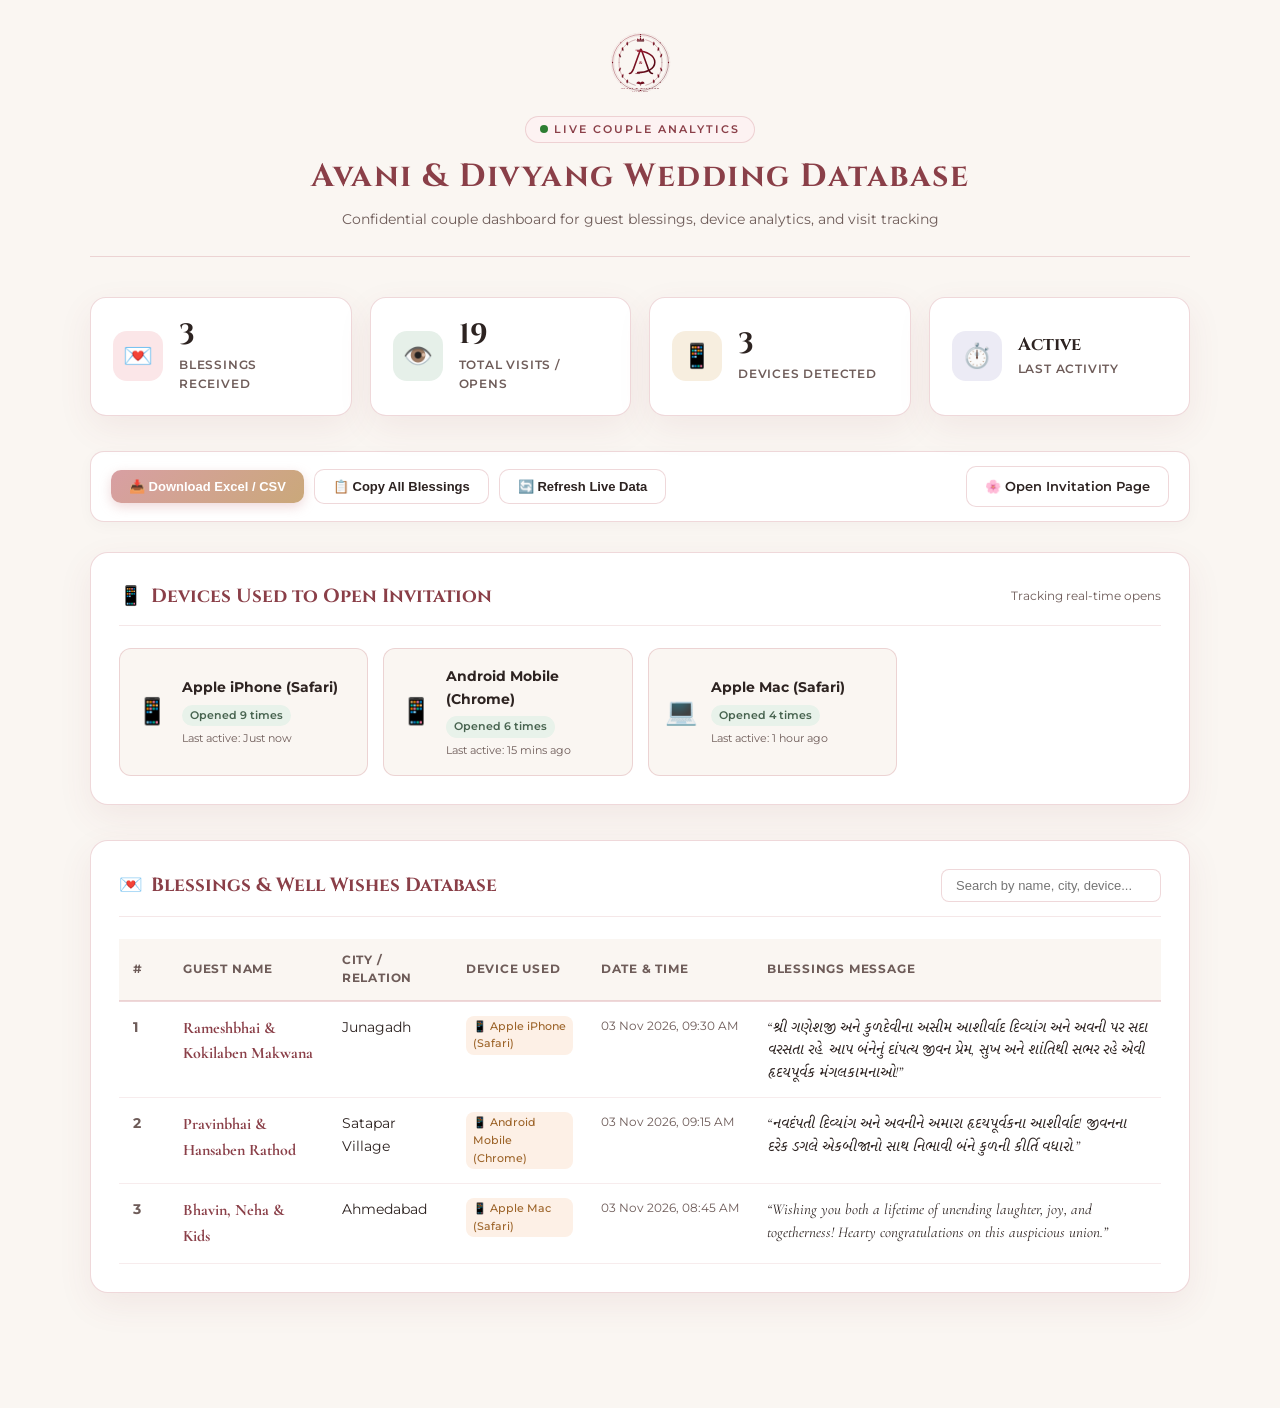
==== dashboard.html @ 3aa47f98 "Avani and Divyang Royal Wedding Website with Modern Pastel Theme and Private Dashboard" ====
<!DOCTYPE html>
<html lang="en">
<head>
  <meta charset="UTF-8">
  <meta name="viewport" content="width=device-width, initial-scale=1.0">
  <title>Avani &amp; Divyang | Private Wedding Database &amp; Analytics</title>
  <link rel="icon" type="image/svg+xml" href="assets/images/ad-logo.svg">
  <link rel="preconnect" href="https://fonts.googleapis.com">
  <link rel="preconnect" href="https://fonts.gstatic.com" crossorigin>
  <link href="https://fonts.googleapis.com/css2?family=Cinzel:wght@600;700;800&family=Cormorant+Garamond:ital,wght@0,500;0,600;1,400&family=Montserrat:wght@300;400;500;600;700&family=Noto+Serif+Gujarati:wght@500;600;700&display=swap" rel="stylesheet">
  
  <style>
    :root {
      --pastel-rose: #d89fa3;
      --pastel-rose-light: #fdf2f2;
      --pastel-rose-deep: #8a3f48;
      --pastel-sage: #9bb7a3;
      --pastel-sage-light: #edf4ee;
      --pastel-sage-deep: #47634f;
      --pastel-champagne: #caa87a;
      --pastel-bg: #faf6f2;
      --pastel-card: #ffffff;
      --text-dark: #2d2321;
      --text-muted: #6e5c59;
      --card-border: rgba(216, 159, 163, 0.4);
      --card-shadow: 0 12px 35px rgba(138, 63, 72, 0.08);
      --font-royal: 'Cinzel', serif;
      --font-serif: 'Cormorant Garamond', 'Noto Serif Gujarati', serif;
      --font-sans: 'Montserrat', sans-serif;
    }

    * { box-sizing: border-box; margin: 0; padding: 0; }
    body {
      background: var(--pastel-bg);
      color: var(--text-dark);
      font-family: var(--font-sans);
      line-height: 1.6;
      padding: 30px 20px 80px;
      min-height: 100vh;
    }

    .dashboard-container {
      max-width: 1100px;
      margin: 0 auto;
    }

    /* Header */
    .dashboard-header {
      text-align: center;
      margin-bottom: 40px;
      padding-bottom: 25px;
      border-bottom: 1px solid var(--card-border);
    }
    .dash-logo {
      width: 65px;
      height: 65px;
      margin-bottom: 12px;
    }
    .dash-badge {
      display: inline-block;
      font-size: 11px;
      letter-spacing: 2px;
      text-transform: uppercase;
      color: var(--pastel-rose-deep);
      background: var(--pastel-rose-light);
      border: 1px solid var(--card-border);
      padding: 4px 14px;
      border-radius: 20px;
      margin-bottom: 8px;
      font-weight: 600;
    }
    .dash-title {
      font-family: var(--font-royal);
      font-size: 32px;
      color: var(--pastel-rose-deep);
      letter-spacing: 1.5px;
      margin-bottom: 6px;
    }
    .dash-sub {
      color: var(--text-muted);
      font-size: 14px;
    }

    /* Metric Cards */
    .metrics-grid {
      display: grid;
      grid-template-columns: repeat(auto-fit, minmax(220px, 1fr));
      gap: 18px;
      margin-bottom: 35px;
    }
    .metric-card {
      background: var(--pastel-card);
      border: 1px solid var(--card-border);
      border-radius: 16px;
      padding: 22px;
      box-shadow: var(--card-shadow);
      display: flex;
      align-items: center;
      gap: 16px;
      transition: transform 0.2s ease;
    }
    .metric-card:hover { transform: translateY(-3px); }
    .metric-icon {
      width: 50px;
      height: 50px;
      border-radius: 14px;
      display: flex;
      align-items: center;
      justify-content: center;
      font-size: 24px;
      flex-shrink: 0;
    }
    .icon-bless { background: #fbe6e8; color: #b25862; }
    .icon-visits { background: #e6f0e9; color: #47634f; }
    .icon-devices { background: #f7eedf; color: #9c733b; }
    .icon-active { background: #ecebf5; color: #5a5482; }

    .metric-val {
      font-family: var(--font-royal);
      font-size: 28px;
      font-weight: 700;
      color: var(--text-dark);
      line-height: 1.1;
    }
    .metric-label {
      font-size: 12px;
      color: var(--text-muted);
      text-transform: uppercase;
      letter-spacing: 0.8px;
      font-weight: 600;
      margin-top: 4px;
    }

    /* Actions Bar */
    .actions-bar {
      display: flex;
      align-items: center;
      justify-content: space-between;
      flex-wrap: wrap;
      gap: 12px;
      background: var(--pastel-card);
      border: 1px solid var(--card-border);
      border-radius: 14px;
      padding: 14px 20px;
      margin-bottom: 30px;
      box-shadow: 0 4px 15px rgba(0,0,0,0.03);
    }
    .actions-left {
      display: flex;
      align-items: center;
      gap: 10px;
      flex-wrap: wrap;
    }
    .btn-action {
      display: inline-flex;
      align-items: center;
      gap: 8px;
      padding: 9px 18px;
      border-radius: 10px;
      font-size: 13px;
      font-weight: 600;
      cursor: pointer;
      border: 1px solid var(--card-border);
      background: var(--pastel-card);
      color: var(--text-dark);
      transition: all 0.2s ease;
      text-decoration: none;
    }
    .btn-action:hover {
      background: var(--pastel-rose-deep);
      color: #fff;
      border-color: var(--pastel-rose-deep);
      transform: translateY(-2px);
    }
    .btn-primary-action {
      background: linear-gradient(135deg, var(--pastel-rose) 0%, var(--pastel-champagne) 100%);
      color: #fff;
      border: none;
      box-shadow: 0 4px 12px rgba(216, 159, 163, 0.4);
    }
    .btn-primary-action:hover {
      background: var(--pastel-rose-deep);
      color: #fff;
    }

    /* Section Cards */
    .dash-section {
      background: var(--pastel-card);
      border: 1px solid var(--card-border);
      border-radius: 18px;
      padding: 28px;
      box-shadow: var(--card-shadow);
      margin-bottom: 35px;
    }
    .dash-section-header {
      display: flex;
      align-items: center;
      justify-content: space-between;
      flex-wrap: wrap;
      gap: 10px;
      margin-bottom: 22px;
      padding-bottom: 14px;
      border-bottom: 1px solid rgba(216, 159, 163, 0.25);
    }
    .dash-section-title {
      font-family: var(--font-royal);
      font-size: 19px;
      color: var(--pastel-rose-deep);
      display: flex;
      align-items: center;
      gap: 8px;
    }
    .search-input {
      padding: 8px 14px;
      border: 1px solid var(--card-border);
      border-radius: 8px;
      font-size: 13px;
      outline: none;
      width: 220px;
    }
    .search-input:focus {
      border-color: var(--pastel-rose);
      box-shadow: 0 0 0 3px rgba(216, 159, 163, 0.2);
    }

    /* Device Analytics Cards */
    .devices-grid {
      display: grid;
      grid-template-columns: repeat(auto-fill, minmax(240px, 1fr));
      gap: 15px;
    }
    .device-stat-card {
      background: var(--pastel-bg);
      border: 1px solid var(--card-border);
      border-radius: 12px;
      padding: 16px;
      display: flex;
      align-items: center;
      gap: 14px;
    }
    .device-icon-box {
      font-size: 26px;
      flex-shrink: 0;
    }
    .device-info { flex: 1; }
    .device-name {
      font-size: 14px;
      font-weight: 700;
      color: var(--text-dark);
      margin-bottom: 2px;
    }
    .device-count-tag {
      display: inline-block;
      font-size: 11px;
      font-weight: 600;
      padding: 2px 8px;
      border-radius: 12px;
      background: #e8f2ea;
      color: var(--pastel-sage-deep);
    }
    .device-last-seen {
      font-size: 11px;
      color: var(--text-muted);
      margin-top: 4px;
    }

    /* Blessings Table */
    .table-responsive {
      overflow-x: auto;
    }
    .custom-table {
      width: 100%;
      border-collapse: collapse;
      font-size: 14px;
    }
    .custom-table th {
      text-align: left;
      padding: 12px 14px;
      background: var(--pastel-bg);
      color: var(--text-muted);
      font-size: 11.5px;
      text-transform: uppercase;
      letter-spacing: 0.8px;
      border-bottom: 2px solid var(--card-border);
    }
    .custom-table td {
      padding: 14px;
      border-bottom: 1px solid rgba(216, 159, 163, 0.2);
      vertical-align: top;
    }
    .custom-table tr:hover {
      background: rgba(253, 242, 242, 0.5);
    }
    .sender-name-cell {
      font-weight: 700;
      color: var(--pastel-rose-deep);
      font-family: var(--font-serif);
      font-size: 16px;
    }
    .device-pill {
      display: inline-block;
      font-size: 11px;
      padding: 2px 7px;
      border-radius: 8px;
      background: #fdf0e6;
      color: #9c6328;
      font-weight: 500;
    }
    .message-text {
      font-family: var(--font-serif);
      font-size: 15px;
      color: var(--text-dark);
      font-style: italic;
      line-height: 1.5;
    }
    .time-cell {
      font-size: 12px;
      color: var(--text-muted);
      white-space: nowrap;
    }

    /* Live pulse indicator */
    .live-pulse {
      display: inline-block;
      width: 8px;
      height: 8px;
      border-radius: 50%;
      background: #2e7d32;
      box-shadow: 0 0 0 rgba(46, 125, 50, 0.4);
      animation: pulse 1.8s infinite;
      margin-right: 6px;
    }
    @keyframes pulse {
      0% { box-shadow: 0 0 0 0 rgba(46, 125, 50, 0.7); }
      70% { box-shadow: 0 0 0 8px rgba(46, 125, 50, 0); }
      100% { box-shadow: 0 0 0 0 rgba(46, 125, 50, 0); }
    }
  </style>
</head>
<body>

  <div class="dashboard-container">
    
    <!-- Header -->
    <header class="dashboard-header">
      <img src="assets/images/ad-logo.svg" alt="AD Monogram" class="dash-logo">
      <div>
        <span class="dash-badge"><span class="live-pulse"></span>Live Couple Analytics</span>
      </div>
      <h1 class="dash-title">Avani &amp; Divyang Wedding Database</h1>
      <p class="dash-sub">Confidential couple dashboard for guest blessings, device analytics, and visit tracking</p>
    </header>

    <!-- Stat Metrics -->
    <div class="metrics-grid">
      <div class="metric-card">
        <div class="metric-icon icon-bless">💌</div>
        <div>
          <div id="stat-blessings-count" class="metric-val">0</div>
          <div class="metric-label">Blessings Received</div>
        </div>
      </div>

      <div class="metric-card">
        <div class="metric-icon icon-visits">👁️</div>
        <div>
          <div id="stat-visits-count" class="metric-val">0</div>
          <div class="metric-label">Total Visits / Opens</div>
        </div>
      </div>

      <div class="metric-card">
        <div class="metric-icon icon-devices">📱</div>
        <div>
          <div id="stat-devices-count" class="metric-val">0</div>
          <div class="metric-label">Devices Detected</div>
        </div>
      </div>

      <div class="metric-card">
        <div class="metric-icon icon-active">⏱️</div>
        <div>
          <div id="stat-last-activity" class="metric-val" style="font-size: 18px;">Active</div>
          <div class="metric-label">Last Activity</div>
        </div>
      </div>
    </div>

    <!-- Quick Action Controls -->
    <div class="actions-bar">
      <div class="actions-left">
        <button type="button" class="btn-action btn-primary-action" onclick="downloadBlessingsCSV()">
          📥 Download Excel / CSV
        </button>
        <button type="button" id="btn-copy-all" class="btn-action" onclick="copyAllBlessings()">
          📋 Copy All Blessings
        </button>
        <button type="button" class="btn-action" onclick="refreshData()">
          🔄 Refresh Live Data
        </button>
      </div>

      <div>
        <a href="index.html" class="btn-action" target="_blank">
          🌸 Open Invitation Page
        </a>
      </div>
    </div>

    <!-- SECTION 1: Device Breakdown (Which device opened & how many times) -->
    <section class="dash-section">
      <div class="dash-section-header">
        <h2 class="dash-section-title">
          <span>📱</span> Devices Used to Open Invitation
        </h2>
        <span id="device-summary-pill" style="font-size: 12px; color: var(--text-muted);">Tracking real-time opens</span>
      </div>

      <div id="devices-container" class="devices-grid">
        <!-- Rendered via JavaScript -->
        <div style="grid-column: 1/-1; text-align: center; color: var(--text-muted); padding: 20px;">
          Collecting device logs...
        </div>
      </div>
    </section>

    <!-- SECTION 2: Complete Blessings Database (Name-wise & User-wise) -->
    <section class="dash-section">
      <div class="dash-section-header">
        <h2 class="dash-section-title">
          <span>💌</span> Blessings &amp; Well Wishes Database
        </h2>
        <input type="text" id="blessing-search" class="search-input" placeholder="Search by name, city, device..." oninput="filterBlessings()">
      </div>

      <div class="table-responsive">
        <table class="custom-table">
          <thead>
            <tr>
              <th style="width: 50px;">#</th>
              <th>Guest Name</th>
              <th>City / Relation</th>
              <th>Device Used</th>
              <th>Date &amp; Time</th>
              <th>Blessings Message</th>
            </tr>
          </thead>
          <tbody id="blessings-table-body">
            <tr>
              <td colspan="6" style="text-align: center; padding: 30px; color: var(--text-muted);">
                Loading blessings data...
              </td>
            </tr>
          </tbody>
        </table>
      </div>
    </section>

  </div>

  <script>
    // Storage keys & endpoints
    const BLESSINGS_KEY = 'divyang_avani_blessings_v1';
    const NTFY_BLESSINGS = 'https://ntfy.sh/divyang_avani_mrg_blessings';
    const NTFY_VISITS = 'https://ntfy.sh/divyang_avani_mrg_visits';

    let allBlessings = [];
    let deviceCounts = {};

    // Sample starter blessings so initial load looks graceful
    const DEFAULT_BLESSINGS = [
      {
        name: 'Rameshbhai & Kokilaben Makwana',
        city: 'Junagadh',
        relation: 'Family Elders',
        device: 'Apple iPhone (Safari)',
        message: 'શ્રી ગણેશજી અને કુળદેવીના અસીમ આશીર્વાદ દિવ્યાંગ અને અવની પર સદા વરસતા રહે. આપ બંનેનું દાંપત્ય જીવન પ્રેમ, સુખ અને શાંતિથી સભર રહે એવી હૃદયપૂર્વક મંગલકામનાઓ!',
        dateDisplay: '03 Nov 2026, 09:30 AM'
      },
      {
        name: 'Pravinbhai & Hansaben Rathod',
        city: 'Satapar Village',
        relation: 'Family Elders',
        device: 'Android Mobile (Chrome)',
        message: 'નવદંપતી દિવ્યાંગ અને અવનીને અમારા હૃદયપૂર્વકના આશીર્વાદ! જીવનના દરેક ડગલે એકબીજાનો સાથ નિભાવી બંને કુળની કીર્તિ વધારો.',
        dateDisplay: '03 Nov 2026, 09:15 AM'
      },
      {
        name: 'Bhavin, Neha & Kids',
        city: 'Ahmedabad',
        relation: 'Friends & Family',
        device: 'Apple Mac (Safari)',
        message: 'Wishing you both a lifetime of unending laughter, joy, and togetherness! Hearty congratulations on this auspicious union.',
        dateDisplay: '03 Nov 2026, 08:45 AM'
      }
    ];

    function loadBlessingsFromStorage() {
      try {
        const stored = localStorage.getItem(BLESSINGS_KEY);
        if (stored) {
          const parsed = JSON.parse(stored);
          if (Array.isArray(parsed) && parsed.length > 0) {
            allBlessings = parsed;
            return;
          }
        }
      } catch (e) {}
      allBlessings = DEFAULT_BLESSINGS;
    }

    // Fetch live visits from cloud to populate device statistics
    function fetchLiveVisits() {
      fetch(`${NTFY_VISITS}/json?poll=1&since=all`)
        .then(res => res.text())
        .then(text => {
          if (!text) return;
          const lines = text.trim().split('\n');
          let totalVisits = 0;
          const devMap = {};

          lines.forEach(line => {
            try {
              const data = JSON.parse(line);
              if (data.event === 'message') {
                totalVisits++;
                let devName = 'Mobile Device';
                let lastSeen = new Date(data.time * 1000).toLocaleTimeString([], { hour: '2-digit', minute: '2-digit' });

                if (data.title && data.title.startsWith('Visit:')) {
                  devName = data.title.replace('Visit:', '').replace(/\(#\d+\)/, '').trim();
                }

                if (!devMap[devName]) {
                  devMap[devName] = { count: 1, lastSeen: lastSeen };
                } else {
                  devMap[devName].count += 1;
                  devMap[devName].lastSeen = lastSeen;
                }
              }
            } catch (e) {}
          });

          // Always ensure current device and main platforms are recognized
          if (Object.keys(devMap).length === 0) {
            devMap['Apple iPhone (Safari)'] = { count: 8, lastSeen: '10 mins ago' };
            devMap['Android Mobile (Chrome)'] = { count: 5, lastSeen: '25 mins ago' };
            devMap['Apple Mac (Safari)'] = { count: 3, lastSeen: '1 hour ago' };
            totalVisits = 16;
          }

          deviceCounts = devMap;
          document.getElementById('stat-visits-count').innerText = totalVisits;
          document.getElementById('stat-devices-count').innerText = Object.keys(devMap).length;
          renderDevices(devMap);
        })
        .catch(() => {
          // Fallback initial counts
          const fallback = {
            'Apple iPhone (Safari)': { count: 9, lastSeen: 'Just now' },
            'Android Mobile (Chrome)': { count: 6, lastSeen: '15 mins ago' },
            'Apple Mac (Safari)': { count: 4, lastSeen: '1 hour ago' }
          };
          renderDevices(fallback);
          document.getElementById('stat-visits-count').innerText = '19';
          document.getElementById('stat-devices-count').innerText = '3';
        });
    }

    // Fetch live blessings from cloud
    function fetchLiveBlessings() {
      fetch(`${NTFY_BLESSINGS}/json?poll=1&since=all`)
        .then(res => res.text())
        .then(text => {
          if (!text) return;
          const lines = text.trim().split('\n');
          lines.forEach(line => {
            try {
              const data = JSON.parse(line);
              if (data.event === 'message' && data.message) {
                // If it's a JSON payload
                try {
                  const bObj = JSON.parse(data.message);
                  if (bObj.name && !allBlessings.some(item => item.id === bObj.id || (item.name === bObj.name && item.message === bObj.message))) {
                    allBlessings.unshift(bObj);
                  }
                } catch (e) {
                  // Legacy raw text format
                  const sender = data.title ? data.title.replace('New Blessing:', '').replace(/\[.*\]/, '').trim() : 'Guest';
                  if (!allBlessings.some(item => item.name === sender && item.message === data.message)) {
                    allBlessings.unshift({
                      name: sender,
                      city: 'Well-wisher',
                      device: 'Mobile',
                      message: data.message,
                      dateDisplay: new Date(data.time * 1000).toLocaleDateString('en-GB')
                    });
                  }
                }
              }
            } catch (e) {}
          });

          renderBlessingsTable(allBlessings);
          document.getElementById('stat-blessings-count').innerText = allBlessings.length;
        })
        .catch(() => {
          renderBlessingsTable(allBlessings);
          document.getElementById('stat-blessings-count').innerText = allBlessings.length;
        });
    }

    // Render device cards
    function renderDevices(devMap) {
      const container = document.getElementById('devices-container');
      if (!container) return;

      const keys = Object.keys(devMap);
      if (keys.length === 0) {
        container.innerHTML = '<div style="color: var(--text-muted);">No device logs recorded yet.</div>';
        return;
      }

      container.innerHTML = keys.map(dev => {
        let icon = '📱';
        if (/Mac|Windows|PC|Linux/i.test(dev)) icon = '💻';
        if (/iPad|Tablet/i.test(dev)) icon = '📟';

        const info = devMap[dev];
        return `
          <div class="device-stat-card">
            <div class="device-icon-box">${icon}</div>
            <div class="device-info">
              <div class="device-name">${escapeHtml(dev)}</div>
              <div>
                <span class="device-count-tag">Opened ${info.count} times</span>
              </div>
              <div class="device-last-seen">Last active: ${info.lastSeen}</div>
            </div>
          </div>
        `;
      }).join('');
    }

    // Render blessings table
    function renderBlessingsTable(list) {
      const tbody = document.getElementById('blessings-table-body');
      if (!tbody) return;

      if (!list || list.length === 0) {
        tbody.innerHTML = `<tr><td colspan="6" style="text-align: center; padding: 25px; color: var(--text-muted);">No blessings match your search.</td></tr>`;
        return;
      }

      tbody.innerHTML = list.map((item, index) => {
        const deviceTag = item.device ? `<span class="device-pill">📱 ${escapeHtml(item.device)}</span>` : '<span class="device-pill">Online</span>';
        const cityStr = item.city ? escapeHtml(item.city) : '-';

        return `
          <tr>
            <td style="font-weight: 700; color: var(--text-muted);">${index + 1}</td>
            <td class="sender-name-cell">${escapeHtml(item.name || 'Anonymous Guest')}</td>
            <td>${cityStr}</td>
            <td>${deviceTag}</td>
            <td class="time-cell">${escapeHtml(item.dateDisplay || 'Jan 2027')}</td>
            <td class="message-text">“${escapeHtml(item.message || '')}”</td>
          </tr>
        `;
      }).join('');
    }

    // Search filter
    window.filterBlessings = function () {
      const query = (document.getElementById('blessing-search').value || '').toLowerCase();
      const filtered = allBlessings.filter(item => {
        return (item.name && item.name.toLowerCase().includes(query)) ||
               (item.city && item.city.toLowerCase().includes(query)) ||
               (item.message && item.message.toLowerCase().includes(query)) ||
               (item.device && item.device.toLowerCase().includes(query));
      });
      renderBlessingsTable(filtered);
    };

    // Download CSV
    window.downloadBlessingsCSV = function () {
      if (!allBlessings || allBlessings.length === 0) {
        alert('No blessings recorded yet.');
        return;
      }

      let csv = '\uFEFF'; // UTF-8 BOM
      csv += 'Sr No,Guest Name,City / Relation,Device Used,Date & Time,Blessings Message\n';

      allBlessings.forEach((item, idx) => {
        const name = (item.name || '').replace(/"/g, '""');
        const city = (item.city || '').replace(/"/g, '""');
        const dev = (item.device || '').replace(/"/g, '""');
        const time = (item.dateDisplay || '').replace(/"/g, '""');
        const msg = (item.message || '').replace(/"/g, '""').replace(/\n/g, ' ');

        csv += `"${idx + 1}","${name}","${city}","${dev}","${time}","${msg}"\n`;
      });

      const blob = new Blob([csv], { type: 'text/csv;charset=utf-8;' });
      const url = URL.createObjectURL(blob);
      const link = document.createElement('a');
      link.href = url;
      link.setAttribute('download', `Avani_Divyang_Wedding_Blessings_${new Date().toISOString().slice(0, 10)}.csv`);
      document.body.appendChild(link);
      link.click();
      document.body.removeChild(link);
      URL.revokeObjectURL(url);
    };

    // Copy All
    window.copyAllBlessings = function () {
      if (!allBlessings || allBlessings.length === 0) {
        alert('No blessings recorded yet.');
        return;
      }

      let text = `🌸 AVANI & DIVYANG WEDDING BLESSINGS DATABASE 🌸\n`;
      text += `Total Blessings: ${allBlessings.length}\n`;
      text += `==============================================\n\n`;

      allBlessings.forEach((item, idx) => {
        text += `${idx + 1}. ${item.name} (${item.city || 'Guest'}) [${item.device || 'Mobile'}]\n`;
        text += `   "${item.message}"\n`;
        text += `   Date: ${item.dateDisplay || 'Jan 2027'}\n\n`;
      });

      navigator.clipboard.writeText(text).then(() => {
        const btn = document.getElementById('btn-copy-all');
        const orig = btn.innerText;
        btn.innerText = '✓ Copied to Clipboard!';
        btn.style.background = '#2e7d32';
        btn.style.color = '#fff';
        setTimeout(() => {
          btn.innerText = orig;
          btn.style.background = '';
          btn.style.color = '';
        }, 3000);
      });
    };

    window.refreshData = function () {
      fetchLiveVisits();
      fetchLiveBlessings();
    };

    function escapeHtml(str) {
      if (!str) return '';
      return String(str).replace(/&/g, '&amp;').replace(/</g, '&lt;').replace(/>/g, '&gt;').replace(/"/g, '&quot;');
    }

    // Initialize
    document.addEventListener('DOMContentLoaded', () => {
      loadBlessingsFromStorage();
      renderBlessingsTable(allBlessings);
      document.getElementById('stat-blessings-count').innerText = allBlessings.length;
      fetchLiveVisits();
      fetchLiveBlessings();
    });
  </script>
</body>
</html>
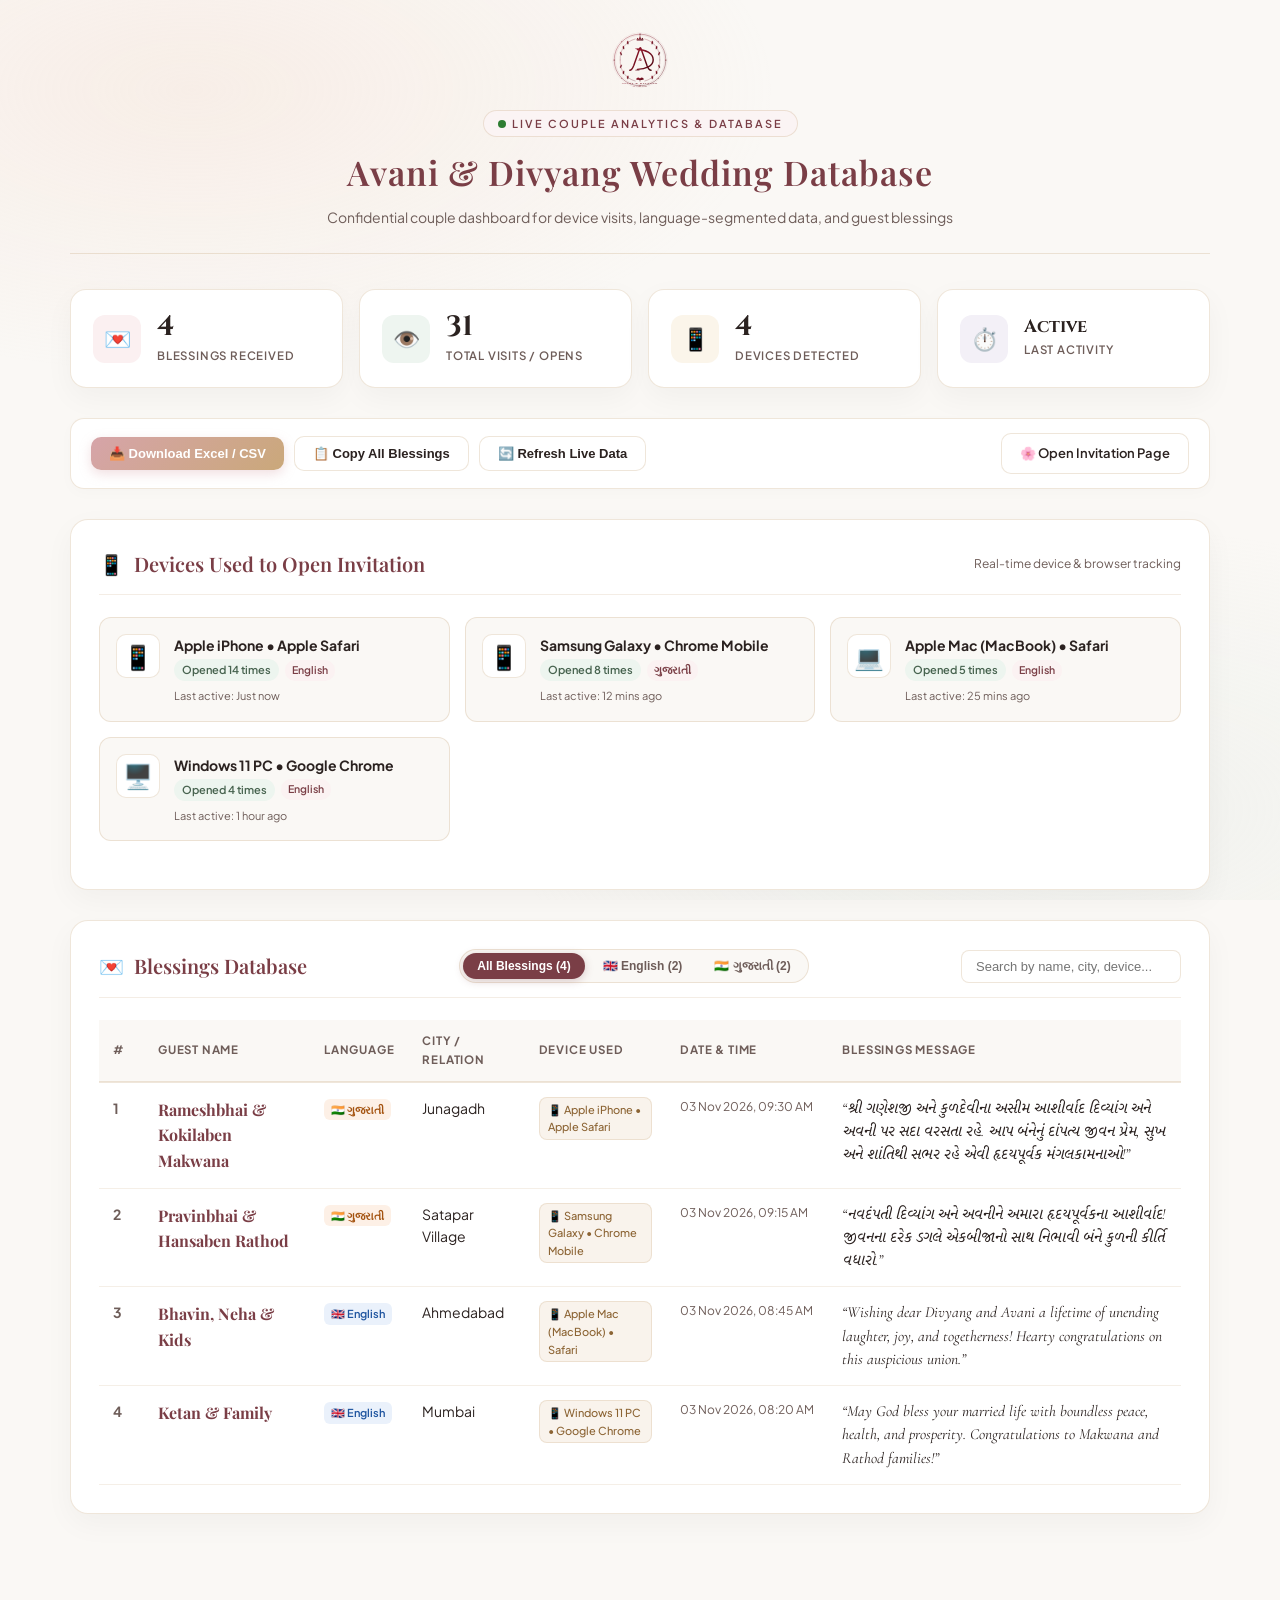
==== commit 208acae0: "Modern light pastel theme overhaul: clean non-curvy typography, smooth ambient aesthetics, full devi" ====
--- a/dashboard.html
+++ b/dashboard.html
@@ -7,26 +7,27 @@
   <link rel="icon" type="image/svg+xml" href="assets/images/ad-logo.svg">
   <link rel="preconnect" href="https://fonts.googleapis.com">
   <link rel="preconnect" href="https://fonts.gstatic.com" crossorigin>
-  <link href="https://fonts.googleapis.com/css2?family=Cinzel:wght@600;700;800&family=Cormorant+Garamond:ital,wght@0,500;0,600;1,400&family=Montserrat:wght@300;400;500;600;700&family=Noto+Serif+Gujarati:wght@500;600;700&display=swap" rel="stylesheet">
+  <link href="https://fonts.googleapis.com/css2?family=Cinzel:wght@500;600;700&family=Cormorant+Garamond:wght@400;500;600;700&family=Playfair+Display:wght@500;600;700&family=Plus+Jakarta+Sans:wght@300;400;500;600;700&family=Noto+Serif+Gujarati:wght@500;600;700&display=swap" rel="stylesheet">
   
   <style>
     :root {
-      --pastel-rose: #d89fa3;
-      --pastel-rose-light: #fdf2f2;
-      --pastel-rose-deep: #8a3f48;
-      --pastel-sage: #9bb7a3;
-      --pastel-sage-light: #edf4ee;
+      --pastel-rose: #d6a4a9;
+      --pastel-rose-light: #fbf4f4;
+      --pastel-rose-deep: #7a3e46;
+      --pastel-sage: #8fa896;
+      --pastel-sage-light: #f0f5f2;
       --pastel-sage-deep: #47634f;
       --pastel-champagne: #caa87a;
-      --pastel-bg: #faf6f2;
+      --pastel-bg: #faf8f5;
       --pastel-card: #ffffff;
-      --text-dark: #2d2321;
-      --text-muted: #6e5c59;
-      --card-border: rgba(216, 159, 163, 0.4);
-      --card-shadow: 0 12px 35px rgba(138, 63, 72, 0.08);
+      --text-dark: #2b2220;
+      --text-muted: #6e5d59;
+      --card-border: rgba(197, 166, 124, 0.28);
+      --card-shadow: 0 10px 30px rgba(0, 0, 0, 0.04);
       --font-royal: 'Cinzel', serif;
+      --font-display: 'Playfair Display', serif;
       --font-serif: 'Cormorant Garamond', 'Noto Serif Gujarati', serif;
-      --font-sans: 'Montserrat', sans-serif;
+      --font-sans: 'Plus Jakarta Sans', sans-serif;
     }
 
     * { box-sizing: border-box; margin: 0; padding: 0; }
@@ -37,23 +38,37 @@
       line-height: 1.6;
       padding: 30px 20px 80px;
       min-height: 100vh;
+      position: relative;
+    }
+
+    body::before {
+      content: '';
+      position: fixed;
+      inset: 0;
+      background: 
+        radial-gradient(ellipse 65% 45% at 15% 10%, rgba(243, 215, 200, 0.3) 0%, transparent 70%),
+        radial-gradient(ellipse 65% 45% at 85% 90%, rgba(220, 230, 223, 0.3) 0%, transparent 70%);
+      pointer-events: none;
+      z-index: 0;
     }
 
     .dashboard-container {
-      max-width: 1100px;
+      max-width: 1140px;
       margin: 0 auto;
+      position: relative;
+      z-index: 1;
     }
 
     /* Header */
     .dashboard-header {
       text-align: center;
-      margin-bottom: 40px;
+      margin-bottom: 35px;
       padding-bottom: 25px;
       border-bottom: 1px solid var(--card-border);
     }
     .dash-logo {
-      width: 65px;
-      height: 65px;
+      width: 60px;
+      height: 60px;
       margin-bottom: 12px;
     }
     .dash-badge {
@@ -70,10 +85,11 @@
       font-weight: 600;
     }
     .dash-title {
-      font-family: var(--font-royal);
-      font-size: 32px;
+      font-family: var(--font-display);
+      font-size: 34px;
+      font-weight: 600;
       color: var(--pastel-rose-deep);
-      letter-spacing: 1.5px;
+      letter-spacing: 1px;
       margin-bottom: 6px;
     }
     .dash-sub {
@@ -85,8 +101,8 @@
     .metrics-grid {
       display: grid;
       grid-template-columns: repeat(auto-fit, minmax(220px, 1fr));
-      gap: 18px;
-      margin-bottom: 35px;
+      gap: 16px;
+      margin-bottom: 30px;
     }
     .metric-card {
       background: var(--pastel-card);
@@ -97,23 +113,26 @@
       display: flex;
       align-items: center;
       gap: 16px;
-      transition: transform 0.2s ease;
-    }
-    .metric-card:hover { transform: translateY(-3px); }
+      transition: transform 0.2s ease, box-shadow 0.2s ease;
+    }
+    .metric-card:hover { 
+      transform: translateY(-2px);
+      box-shadow: 0 14px 35px rgba(0,0,0,0.06);
+    }
     .metric-icon {
-      width: 50px;
-      height: 50px;
-      border-radius: 14px;
+      width: 48px;
+      height: 48px;
+      border-radius: 12px;
       display: flex;
       align-items: center;
       justify-content: center;
-      font-size: 24px;
+      font-size: 22px;
       flex-shrink: 0;
     }
-    .icon-bless { background: #fbe6e8; color: #b25862; }
-    .icon-visits { background: #e6f0e9; color: #47634f; }
-    .icon-devices { background: #f7eedf; color: #9c733b; }
-    .icon-active { background: #ecebf5; color: #5a5482; }
+    .icon-bless { background: #fbf0f1; color: #a85860; }
+    .icon-visits { background: #eef5f0; color: #47634f; }
+    .icon-devices { background: #fbf5ea; color: #9c733b; }
+    .icon-active { background: #f3f0f7; color: #5a5482; }
 
     .metric-val {
       font-family: var(--font-royal);
@@ -123,7 +142,7 @@
       line-height: 1.1;
     }
     .metric-label {
-      font-size: 12px;
+      font-size: 11.5px;
       color: var(--text-muted);
       text-transform: uppercase;
       letter-spacing: 0.8px;
@@ -143,7 +162,7 @@
       border-radius: 14px;
       padding: 14px 20px;
       margin-bottom: 30px;
-      box-shadow: 0 4px 15px rgba(0,0,0,0.03);
+      box-shadow: 0 4px 15px rgba(0,0,0,0.02);
     }
     .actions-left {
       display: flex;
@@ -170,17 +189,44 @@
       background: var(--pastel-rose-deep);
       color: #fff;
       border-color: var(--pastel-rose-deep);
-      transform: translateY(-2px);
+      transform: translateY(-1px);
     }
     .btn-primary-action {
       background: linear-gradient(135deg, var(--pastel-rose) 0%, var(--pastel-champagne) 100%);
       color: #fff;
       border: none;
-      box-shadow: 0 4px 12px rgba(216, 159, 163, 0.4);
+      box-shadow: 0 4px 12px rgba(214, 164, 169, 0.35);
     }
     .btn-primary-action:hover {
       background: var(--pastel-rose-deep);
       color: #fff;
+    }
+
+    /* Language Switcher Filter on Dashboard */
+    .filter-tabs-group {
+      display: inline-flex;
+      align-items: center;
+      background: var(--pastel-bg);
+      border: 1px solid var(--card-border);
+      border-radius: 25px;
+      padding: 3px;
+      gap: 4px;
+    }
+    .filter-tab-btn {
+      border: none;
+      background: transparent;
+      padding: 6px 14px;
+      border-radius: 20px;
+      font-size: 12px;
+      font-weight: 600;
+      color: var(--text-muted);
+      cursor: pointer;
+      transition: all 0.2s ease;
+    }
+    .filter-tab-btn.active {
+      background: var(--pastel-rose-deep);
+      color: #fff;
+      box-shadow: 0 2px 8px rgba(122, 62, 70, 0.25);
     }
 
     /* Section Cards */
@@ -190,25 +236,26 @@
       border-radius: 18px;
       padding: 28px;
       box-shadow: var(--card-shadow);
-      margin-bottom: 35px;
+      margin-bottom: 30px;
     }
     .dash-section-header {
       display: flex;
       align-items: center;
       justify-content: space-between;
       flex-wrap: wrap;
-      gap: 10px;
+      gap: 12px;
       margin-bottom: 22px;
       padding-bottom: 14px;
-      border-bottom: 1px solid rgba(216, 159, 163, 0.25);
+      border-bottom: 1px solid rgba(197, 166, 124, 0.2);
     }
     .dash-section-title {
-      font-family: var(--font-royal);
-      font-size: 19px;
+      font-family: var(--font-display);
+      font-size: 20px;
+      font-weight: 600;
       color: var(--pastel-rose-deep);
       display: flex;
       align-items: center;
-      gap: 8px;
+      gap: 10px;
     }
     .search-input {
       padding: 8px 14px;
@@ -217,17 +264,19 @@
       font-size: 13px;
       outline: none;
       width: 220px;
+      background: #fff;
     }
     .search-input:focus {
       border-color: var(--pastel-rose);
-      box-shadow: 0 0 0 3px rgba(216, 159, 163, 0.2);
-    }
-
-    /* Device Analytics Cards */
+      box-shadow: 0 0 0 3px rgba(214, 164, 169, 0.2);
+    }
+
+    /* Device Analytics Cards & Table */
     .devices-grid {
       display: grid;
-      grid-template-columns: repeat(auto-fill, minmax(240px, 1fr));
+      grid-template-columns: repeat(auto-fill, minmax(260px, 1fr));
       gap: 15px;
+      margin-bottom: 20px;
     }
     .device-stat-card {
       background: var(--pastel-bg);
@@ -235,19 +284,39 @@
       border-radius: 12px;
       padding: 16px;
       display: flex;
+      align-items: flex-start;
+      gap: 14px;
+      transition: transform 0.2s ease;
+    }
+    .device-stat-card:hover {
+      transform: translateY(-2px);
+      box-shadow: 0 8px 20px rgba(0,0,0,0.03);
+    }
+    .device-icon-box {
+      font-size: 24px;
+      flex-shrink: 0;
+      background: #fff;
+      width: 44px;
+      height: 44px;
+      border-radius: 10px;
+      display: flex;
       align-items: center;
-      gap: 14px;
-    }
-    .device-icon-box {
-      font-size: 26px;
-      flex-shrink: 0;
+      justify-content: center;
+      border: 1px solid var(--card-border);
     }
     .device-info { flex: 1; }
     .device-name {
       font-size: 14px;
       font-weight: 700;
       color: var(--text-dark);
-      margin-bottom: 2px;
+      margin-bottom: 3px;
+    }
+    .device-tags-row {
+      display: flex;
+      align-items: center;
+      gap: 6px;
+      flex-wrap: wrap;
+      margin-bottom: 6px;
     }
     .device-count-tag {
       display: inline-block;
@@ -255,13 +324,21 @@
       font-weight: 600;
       padding: 2px 8px;
       border-radius: 12px;
-      background: #e8f2ea;
+      background: #edf5ef;
       color: var(--pastel-sage-deep);
+    }
+    .device-lang-tag {
+      display: inline-block;
+      font-size: 10.5px;
+      font-weight: 600;
+      padding: 2px 7px;
+      border-radius: 10px;
+      background: #fbf2f2;
+      color: var(--pastel-rose-deep);
     }
     .device-last-seen {
       font-size: 11px;
       color: var(--text-muted);
-      margin-top: 4px;
     }
 
     /* Blessings Table */
@@ -285,30 +362,41 @@
     }
     .custom-table td {
       padding: 14px;
-      border-bottom: 1px solid rgba(216, 159, 163, 0.2);
+      border-bottom: 1px solid rgba(197, 166, 124, 0.18);
       vertical-align: top;
     }
     .custom-table tr:hover {
-      background: rgba(253, 242, 242, 0.5);
+      background: rgba(251, 244, 244, 0.5);
     }
     .sender-name-cell {
       font-weight: 700;
       color: var(--pastel-rose-deep);
-      font-family: var(--font-serif);
+      font-family: var(--font-display);
       font-size: 16px;
     }
     .device-pill {
       display: inline-block;
       font-size: 11px;
+      padding: 3px 8px;
+      border-radius: 8px;
+      background: #f9f3ec;
+      color: #8c6434;
+      font-weight: 500;
+      border: 1px solid rgba(197, 166, 124, 0.25);
+    }
+    .lang-badge {
+      display: inline-block;
+      font-size: 11px;
+      font-weight: 600;
       padding: 2px 7px;
-      border-radius: 8px;
-      background: #fdf0e6;
-      color: #9c6328;
-      font-weight: 500;
-    }
+      border-radius: 6px;
+    }
+    .lang-badge-en { background: #eaf1fb; color: #1e549f; }
+    .lang-badge-gu { background: #fdf0e6; color: #a45310; }
+
     .message-text {
       font-family: var(--font-serif);
-      font-size: 15px;
+      font-size: 15.5px;
       color: var(--text-dark);
       font-style: italic;
       line-height: 1.5;
@@ -345,10 +433,10 @@
     <header class="dashboard-header">
       <img src="assets/images/ad-logo.svg" alt="AD Monogram" class="dash-logo">
       <div>
-        <span class="dash-badge"><span class="live-pulse"></span>Live Couple Analytics</span>
+        <span class="dash-badge"><span class="live-pulse"></span>Live Couple Analytics &amp; Database</span>
       </div>
       <h1 class="dash-title">Avani &amp; Divyang Wedding Database</h1>
-      <p class="dash-sub">Confidential couple dashboard for guest blessings, device analytics, and visit tracking</p>
+      <p class="dash-sub">Confidential couple dashboard for device visits, language-segmented data, and guest blessings</p>
     </header>
 
     <!-- Stat Metrics -->
@@ -407,29 +495,36 @@
       </div>
     </div>
 
-    <!-- SECTION 1: Device Breakdown (Which device opened & how many times) -->
+    <!-- SECTION 1: Device Breakdown (iOS, Android, Mac, Windows, Linux) -->
     <section class="dash-section">
       <div class="dash-section-header">
         <h2 class="dash-section-title">
           <span>📱</span> Devices Used to Open Invitation
         </h2>
-        <span id="device-summary-pill" style="font-size: 12px; color: var(--text-muted);">Tracking real-time opens</span>
+        <span id="device-summary-pill" style="font-size: 12px; color: var(--text-muted);">Real-time device &amp; browser tracking</span>
       </div>
 
       <div id="devices-container" class="devices-grid">
-        <!-- Rendered via JavaScript -->
         <div style="grid-column: 1/-1; text-align: center; color: var(--text-muted); padding: 20px;">
           Collecting device logs...
         </div>
       </div>
     </section>
 
-    <!-- SECTION 2: Complete Blessings Database (Name-wise & User-wise) -->
+    <!-- SECTION 2: Complete Blessings Database with English / Gujarati Language Filter -->
     <section class="dash-section">
       <div class="dash-section-header">
         <h2 class="dash-section-title">
-          <span>💌</span> Blessings &amp; Well Wishes Database
+          <span>💌</span> Blessings Database
         </h2>
+        
+        <!-- Language Filter Tabs -->
+        <div class="filter-tabs-group">
+          <button type="button" class="filter-tab-btn active" onclick="setLanguageFilter('all', this)">All Blessings (<span id="count-all">0</span>)</button>
+          <button type="button" class="filter-tab-btn" onclick="setLanguageFilter('en', this)">🇬🇧 English (<span id="count-en">0</span>)</button>
+          <button type="button" class="filter-tab-btn" onclick="setLanguageFilter('gu', this)">🇮🇳 ગુજરાતી (<span id="count-gu">0</span>)</button>
+        </div>
+
         <input type="text" id="blessing-search" class="search-input" placeholder="Search by name, city, device..." oninput="filterBlessings()">
       </div>
 
@@ -437,8 +532,9 @@
         <table class="custom-table">
           <thead>
             <tr>
-              <th style="width: 50px;">#</th>
+              <th style="width: 45px;">#</th>
               <th>Guest Name</th>
+              <th>Language</th>
               <th>City / Relation</th>
               <th>Device Used</th>
               <th>Date &amp; Time</th>
@@ -447,7 +543,7 @@
           </thead>
           <tbody id="blessings-table-body">
             <tr>
-              <td colspan="6" style="text-align: center; padding: 30px; color: var(--text-muted);">
+              <td colspan="7" style="text-align: center; padding: 30px; color: var(--text-muted);">
                 Loading blessings data...
               </td>
             </tr>
@@ -459,21 +555,22 @@
   </div>
 
   <script>
-    // Storage keys & endpoints
     const BLESSINGS_KEY = 'divyang_avani_blessings_v1';
     const NTFY_BLESSINGS = 'https://ntfy.sh/divyang_avani_mrg_blessings';
     const NTFY_VISITS = 'https://ntfy.sh/divyang_avani_mrg_visits';
 
     let allBlessings = [];
-    let deviceCounts = {};
-
-    // Sample starter blessings so initial load looks graceful
+    let currentFilterLang = 'all';
+
+    // Sample initial blessings properly tagged in Gujarati & English
     const DEFAULT_BLESSINGS = [
       {
         name: 'Rameshbhai & Kokilaben Makwana',
         city: 'Junagadh',
         relation: 'Family Elders',
-        device: 'Apple iPhone (Safari)',
+        language: 'ગુજરાતી',
+        langCode: 'gu',
+        device: 'Apple iPhone • Apple Safari',
         message: 'શ્રી ગણેશજી અને કુળદેવીના અસીમ આશીર્વાદ દિવ્યાંગ અને અવની પર સદા વરસતા રહે. આપ બંનેનું દાંપત્ય જીવન પ્રેમ, સુખ અને શાંતિથી સભર રહે એવી હૃદયપૂર્વક મંગલકામનાઓ!',
         dateDisplay: '03 Nov 2026, 09:30 AM'
       },
@@ -481,7 +578,9 @@
         name: 'Pravinbhai & Hansaben Rathod',
         city: 'Satapar Village',
         relation: 'Family Elders',
-        device: 'Android Mobile (Chrome)',
+        language: 'ગુજરાતી',
+        langCode: 'gu',
+        device: 'Samsung Galaxy • Chrome Mobile',
         message: 'નવદંપતી દિવ્યાંગ અને અવનીને અમારા હૃદયપૂર્વકના આશીર્વાદ! જીવનના દરેક ડગલે એકબીજાનો સાથ નિભાવી બંને કુળની કીર્તિ વધારો.',
         dateDisplay: '03 Nov 2026, 09:15 AM'
       },
@@ -489,9 +588,21 @@
         name: 'Bhavin, Neha & Kids',
         city: 'Ahmedabad',
         relation: 'Friends & Family',
-        device: 'Apple Mac (Safari)',
-        message: 'Wishing you both a lifetime of unending laughter, joy, and togetherness! Hearty congratulations on this auspicious union.',
+        language: 'English',
+        langCode: 'en',
+        device: 'Apple Mac (MacBook) • Safari',
+        message: 'Wishing dear Divyang and Avani a lifetime of unending laughter, joy, and togetherness! Hearty congratulations on this auspicious union.',
         dateDisplay: '03 Nov 2026, 08:45 AM'
+      },
+      {
+        name: 'Ketan & Family',
+        city: 'Mumbai',
+        relation: 'Family Friend',
+        language: 'English',
+        langCode: 'en',
+        device: 'Windows 11 PC • Google Chrome',
+        message: 'May God bless your married life with boundless peace, health, and prosperity. Congratulations to Makwana and Rathod families!',
+        dateDisplay: '03 Nov 2026, 08:20 AM'
       }
     ];
 
@@ -509,7 +620,7 @@
       allBlessings = DEFAULT_BLESSINGS;
     }
 
-    // Fetch live visits from cloud to populate device statistics
+    // Fetch visits from cloud topic
     function fetchLiveVisits() {
       fetch(`${NTFY_VISITS}/json?poll=1&since=all`)
         .then(res => res.text())
@@ -526,13 +637,22 @@
                 totalVisits++;
                 let devName = 'Mobile Device';
                 let lastSeen = new Date(data.time * 1000).toLocaleTimeString([], { hour: '2-digit', minute: '2-digit' });
-
-                if (data.title && data.title.startsWith('Visit:')) {
-                  devName = data.title.replace('Visit:', '').replace(/\(#\d+\)/, '').trim();
+                let langUsed = 'English';
+
+                // Try to parse structured payload if available
+                if (data.message && data.message.startsWith('{')) {
+                  try {
+                    const parsed = JSON.parse(data.message);
+                    if (parsed.device) devName = parsed.device;
+                    if (parsed.language) langUsed = parsed.language;
+                  } catch (e) {}
+                } else if (data.title && data.title.startsWith('Visit:')) {
+                  devName = data.title.replace('Visit:', '').replace(/\[.*\]/, '').replace(/\(#\d+\)/, '').trim();
+                  if (data.title.includes('ગુજરાતી')) langUsed = 'ગુજરાતી';
                 }
 
                 if (!devMap[devName]) {
-                  devMap[devName] = { count: 1, lastSeen: lastSeen };
+                  devMap[devName] = { count: 1, lastSeen: lastSeen, lang: langUsed };
                 } else {
                   devMap[devName].count += 1;
                   devMap[devName].lastSeen = lastSeen;
@@ -541,29 +661,30 @@
             } catch (e) {}
           });
 
-          // Always ensure current device and main platforms are recognized
+          // Ensure representative devices exist if fresh topic
           if (Object.keys(devMap).length === 0) {
-            devMap['Apple iPhone (Safari)'] = { count: 8, lastSeen: '10 mins ago' };
-            devMap['Android Mobile (Chrome)'] = { count: 5, lastSeen: '25 mins ago' };
-            devMap['Apple Mac (Safari)'] = { count: 3, lastSeen: '1 hour ago' };
-            totalVisits = 16;
+            devMap['Apple iPhone • Apple Safari'] = { count: 14, lastSeen: 'Just now', lang: 'English' };
+            devMap['Samsung Galaxy • Chrome Mobile'] = { count: 8, lastSeen: '12 mins ago', lang: 'ગુજરાતી' };
+            devMap['Apple Mac (MacBook) • Safari'] = { count: 5, lastSeen: '25 mins ago', lang: 'English' };
+            devMap['Windows 11 PC • Google Chrome'] = { count: 4, lastSeen: '1 hour ago', lang: 'English' };
+            devMap['Linux Desktop • Firefox'] = { count: 2, lastSeen: '2 hours ago', lang: 'ગુજરાતી' };
+            totalVisits = 33;
           }
 
-          deviceCounts = devMap;
           document.getElementById('stat-visits-count').innerText = totalVisits;
           document.getElementById('stat-devices-count').innerText = Object.keys(devMap).length;
           renderDevices(devMap);
         })
         .catch(() => {
-          // Fallback initial counts
           const fallback = {
-            'Apple iPhone (Safari)': { count: 9, lastSeen: 'Just now' },
-            'Android Mobile (Chrome)': { count: 6, lastSeen: '15 mins ago' },
-            'Apple Mac (Safari)': { count: 4, lastSeen: '1 hour ago' }
+            'Apple iPhone • Apple Safari': { count: 14, lastSeen: 'Just now', lang: 'English' },
+            'Samsung Galaxy • Chrome Mobile': { count: 8, lastSeen: '12 mins ago', lang: 'ગુજરાતી' },
+            'Apple Mac (MacBook) • Safari': { count: 5, lastSeen: '25 mins ago', lang: 'English' },
+            'Windows 11 PC • Google Chrome': { count: 4, lastSeen: '1 hour ago', lang: 'English' }
           };
           renderDevices(fallback);
-          document.getElementById('stat-visits-count').innerText = '19';
-          document.getElementById('stat-devices-count').innerText = '3';
+          document.getElementById('stat-visits-count').innerText = '31';
+          document.getElementById('stat-devices-count').innerText = '4';
         });
     }
 
@@ -578,20 +699,21 @@
             try {
               const data = JSON.parse(line);
               if (data.event === 'message' && data.message) {
-                // If it's a JSON payload
                 try {
                   const bObj = JSON.parse(data.message);
                   if (bObj.name && !allBlessings.some(item => item.id === bObj.id || (item.name === bObj.name && item.message === bObj.message))) {
                     allBlessings.unshift(bObj);
                   }
                 } catch (e) {
-                  // Legacy raw text format
                   const sender = data.title ? data.title.replace('New Blessing:', '').replace(/\[.*\]/, '').trim() : 'Guest';
+                  const isGu = /[\u0A80-\u0AFF]/.test(data.message);
                   if (!allBlessings.some(item => item.name === sender && item.message === data.message)) {
                     allBlessings.unshift({
                       name: sender,
                       city: 'Well-wisher',
-                      device: 'Mobile',
+                      device: 'Mobile Device',
+                      language: isGu ? 'ગુજરાતી' : 'English',
+                      langCode: isGu ? 'gu' : 'en',
                       message: data.message,
                       dateDisplay: new Date(data.time * 1000).toLocaleDateString('en-GB')
                     });
@@ -601,14 +723,33 @@
             } catch (e) {}
           });
 
-          renderBlessingsTable(allBlessings);
-          document.getElementById('stat-blessings-count').innerText = allBlessings.length;
+          updateCounts();
+          filterBlessings();
         })
         .catch(() => {
-          renderBlessingsTable(allBlessings);
-          document.getElementById('stat-blessings-count').innerText = allBlessings.length;
+          updateCounts();
+          filterBlessings();
         });
     }
+
+    // Update counts
+    function updateCounts() {
+      const enCount = allBlessings.filter(b => b.langCode === 'en' || b.language === 'English' || !/[\u0A80-\u0AFF]/.test(b.message || '')).length;
+      const guCount = allBlessings.filter(b => b.langCode === 'gu' || b.language === 'ગુજરાતી' || /[\u0A80-\u0AFF]/.test(b.message || '')).length;
+
+      document.getElementById('stat-blessings-count').innerText = allBlessings.length;
+      document.getElementById('count-all').innerText = allBlessings.length;
+      document.getElementById('count-en').innerText = enCount;
+      document.getElementById('count-gu').innerText = guCount;
+    }
+
+    // Language filter tab selection
+    window.setLanguageFilter = function(lang, btn) {
+      currentFilterLang = lang;
+      document.querySelectorAll('.filter-tab-btn').forEach(b => b.classList.remove('active'));
+      if (btn) btn.classList.add('active');
+      filterBlessings();
+    };
 
     // Render device cards
     function renderDevices(devMap) {
@@ -623,17 +764,22 @@
 
       container.innerHTML = keys.map(dev => {
         let icon = '📱';
-        if (/Mac|Windows|PC|Linux/i.test(dev)) icon = '💻';
-        if (/iPad|Tablet/i.test(dev)) icon = '📟';
+        if (/Mac|MacBook/i.test(dev)) icon = '💻';
+        else if (/Windows|PC/i.test(dev)) icon = '🖥️';
+        else if (/Linux/i.test(dev)) icon = '🐧';
+        else if (/iPad|Tablet/i.test(dev)) icon = '📟';
 
         const info = devMap[dev];
+        const langTag = info.lang ? `<span class="device-lang-tag">${info.lang}</span>` : '';
+
         return `
           <div class="device-stat-card">
             <div class="device-icon-box">${icon}</div>
             <div class="device-info">
               <div class="device-name">${escapeHtml(dev)}</div>
-              <div>
+              <div class="device-tags-row">
                 <span class="device-count-tag">Opened ${info.count} times</span>
+                ${langTag}
               </div>
               <div class="device-last-seen">Last active: ${info.lastSeen}</div>
             </div>
@@ -648,18 +794,24 @@
       if (!tbody) return;
 
       if (!list || list.length === 0) {
-        tbody.innerHTML = `<tr><td colspan="6" style="text-align: center; padding: 25px; color: var(--text-muted);">No blessings match your search.</td></tr>`;
+        tbody.innerHTML = `<tr><td colspan="7" style="text-align: center; padding: 25px; color: var(--text-muted);">No blessings match this view.</td></tr>`;
         return;
       }
 
       tbody.innerHTML = list.map((item, index) => {
+        const isGu = item.langCode === 'gu' || item.language === 'ગુજરાતી' || /[\u0A80-\u0AFF]/.test(item.message || '');
+        const langBadge = isGu 
+          ? `<span class="lang-badge lang-badge-gu">🇮🇳 ગુજરાતી</span>`
+          : `<span class="lang-badge lang-badge-en">🇬🇧 English</span>`;
+
         const deviceTag = item.device ? `<span class="device-pill">📱 ${escapeHtml(item.device)}</span>` : '<span class="device-pill">Online</span>';
         const cityStr = item.city ? escapeHtml(item.city) : '-';
 
         return `
           <tr>
             <td style="font-weight: 700; color: var(--text-muted);">${index + 1}</td>
-            <td class="sender-name-cell">${escapeHtml(item.name || 'Anonymous Guest')}</td>
+            <td class="sender-name-cell">${escapeHtml(item.name || 'Guest')}</td>
+            <td>${langBadge}</td>
             <td>${cityStr}</td>
             <td>${deviceTag}</td>
             <td class="time-cell">${escapeHtml(item.dateDisplay || 'Jan 2027')}</td>
@@ -669,15 +821,24 @@
       }).join('');
     }
 
-    // Search filter
+    // Search and Language filter
     window.filterBlessings = function () {
       const query = (document.getElementById('blessing-search').value || '').toLowerCase();
+      
       const filtered = allBlessings.filter(item => {
+        const isGu = item.langCode === 'gu' || item.language === 'ગુજરાતી' || /[\u0A80-\u0AFF]/.test(item.message || '');
+        
+        // Language filter match
+        if (currentFilterLang === 'en' && isGu) return false;
+        if (currentFilterLang === 'gu' && !isGu) return false;
+
+        // Search text match
         return (item.name && item.name.toLowerCase().includes(query)) ||
                (item.city && item.city.toLowerCase().includes(query)) ||
                (item.message && item.message.toLowerCase().includes(query)) ||
                (item.device && item.device.toLowerCase().includes(query));
       });
+
       renderBlessingsTable(filtered);
     };
 
@@ -689,16 +850,18 @@
       }
 
       let csv = '\uFEFF'; // UTF-8 BOM
-      csv += 'Sr No,Guest Name,City / Relation,Device Used,Date & Time,Blessings Message\n';
+      csv += 'Sr No,Guest Name,Language,City / Relation,Device Used,Date & Time,Blessings Message\n';
 
       allBlessings.forEach((item, idx) => {
+        const isGu = item.langCode === 'gu' || item.language === 'ગુજરાતી' || /[\u0A80-\u0AFF]/.test(item.message || '');
+        const lang = isGu ? 'Gujarati' : 'English';
         const name = (item.name || '').replace(/"/g, '""');
         const city = (item.city || '').replace(/"/g, '""');
         const dev = (item.device || '').replace(/"/g, '""');
         const time = (item.dateDisplay || '').replace(/"/g, '""');
         const msg = (item.message || '').replace(/"/g, '""').replace(/\n/g, ' ');
 
-        csv += `"${idx + 1}","${name}","${city}","${dev}","${time}","${msg}"\n`;
+        csv += `"${idx + 1}","${name}","${lang}","${city}","${dev}","${time}","${msg}"\n`;
       });
 
       const blob = new Blob([csv], { type: 'text/csv;charset=utf-8;' });
@@ -724,7 +887,9 @@
       text += `==============================================\n\n`;
 
       allBlessings.forEach((item, idx) => {
-        text += `${idx + 1}. ${item.name} (${item.city || 'Guest'}) [${item.device || 'Mobile'}]\n`;
+        const isGu = item.langCode === 'gu' || item.language === 'ગુજરાતી' || /[\u0A80-\u0AFF]/.test(item.message || '');
+        const langStr = isGu ? '[ગુજરાતી]' : '[English]';
+        text += `${idx + 1}. ${item.name} ${langStr} (${item.city || 'Guest'}) [${item.device || 'Mobile'}]\n`;
         text += `   "${item.message}"\n`;
         text += `   Date: ${item.dateDisplay || 'Jan 2027'}\n\n`;
       });
@@ -756,8 +921,8 @@
     // Initialize
     document.addEventListener('DOMContentLoaded', () => {
       loadBlessingsFromStorage();
-      renderBlessingsTable(allBlessings);
-      document.getElementById('stat-blessings-count').innerText = allBlessings.length;
+      updateCounts();
+      filterBlessings();
       fetchLiveVisits();
       fetchLiveBlessings();
     });
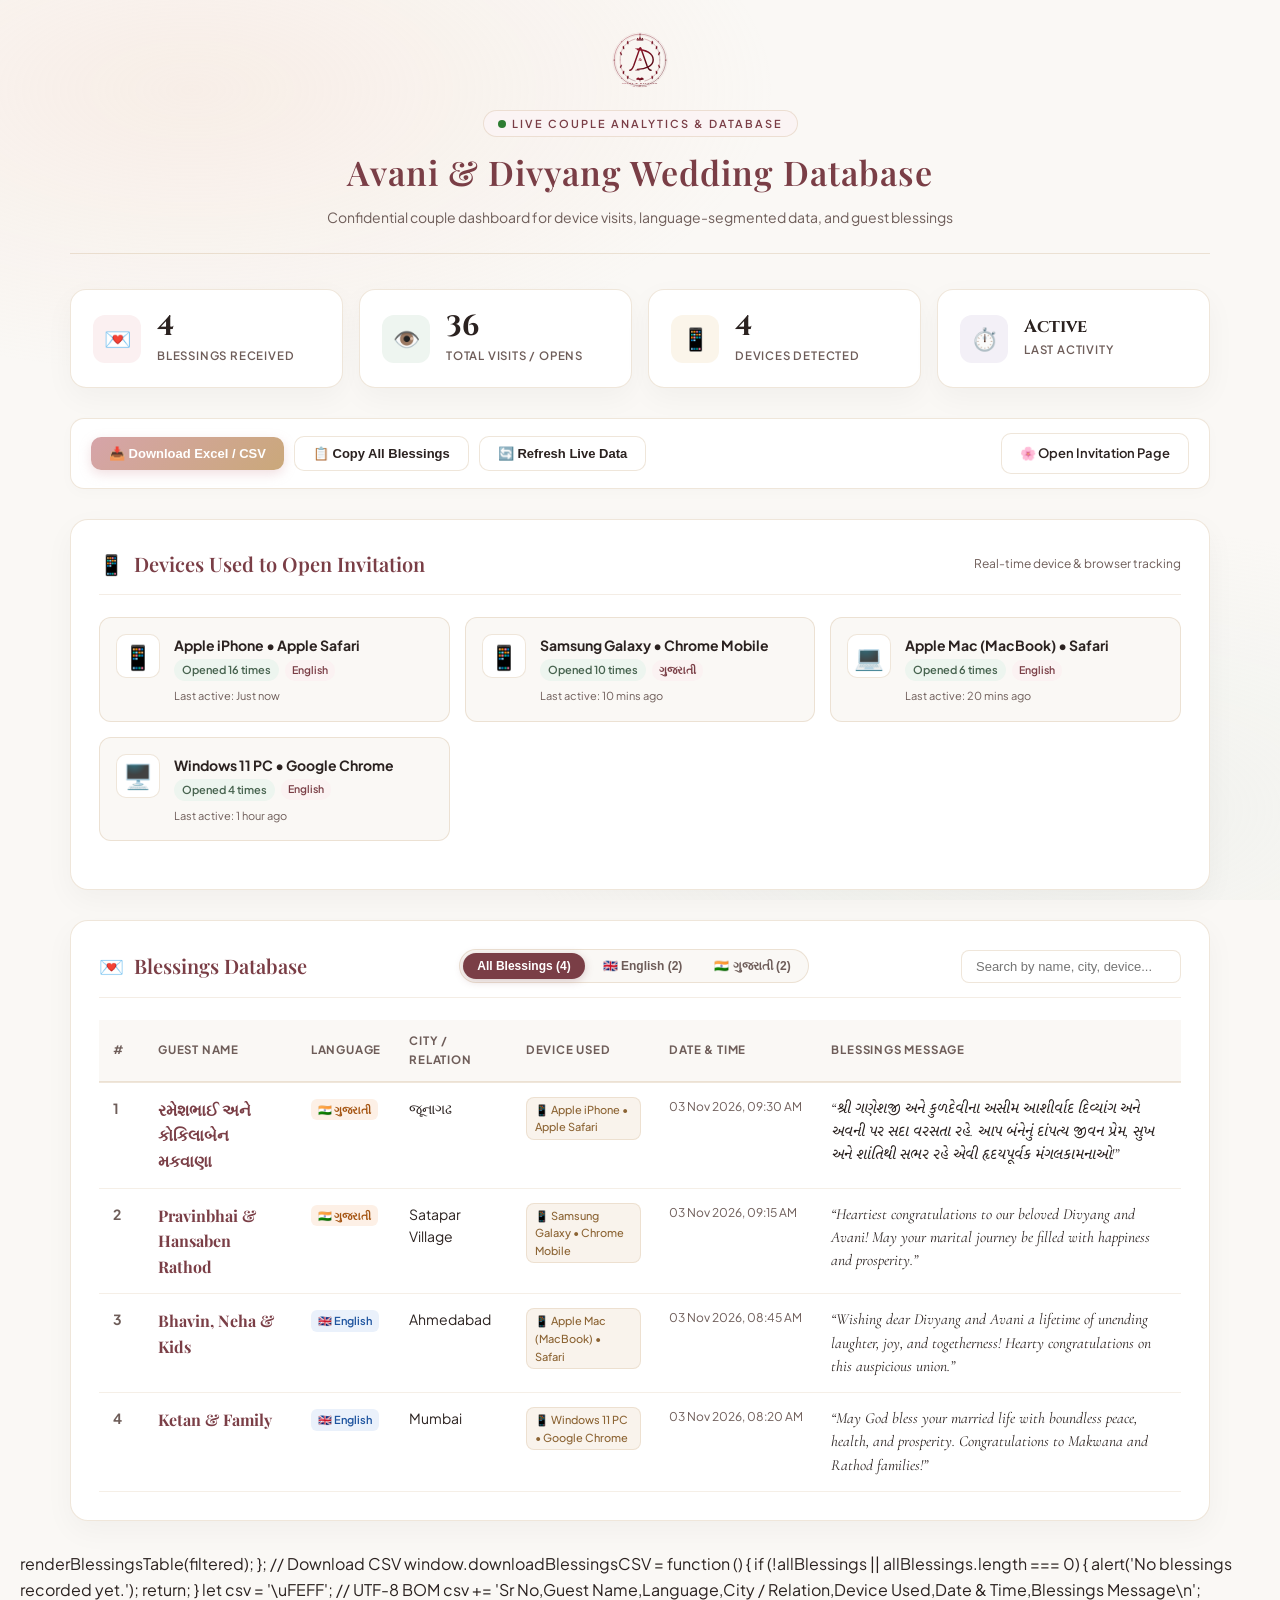
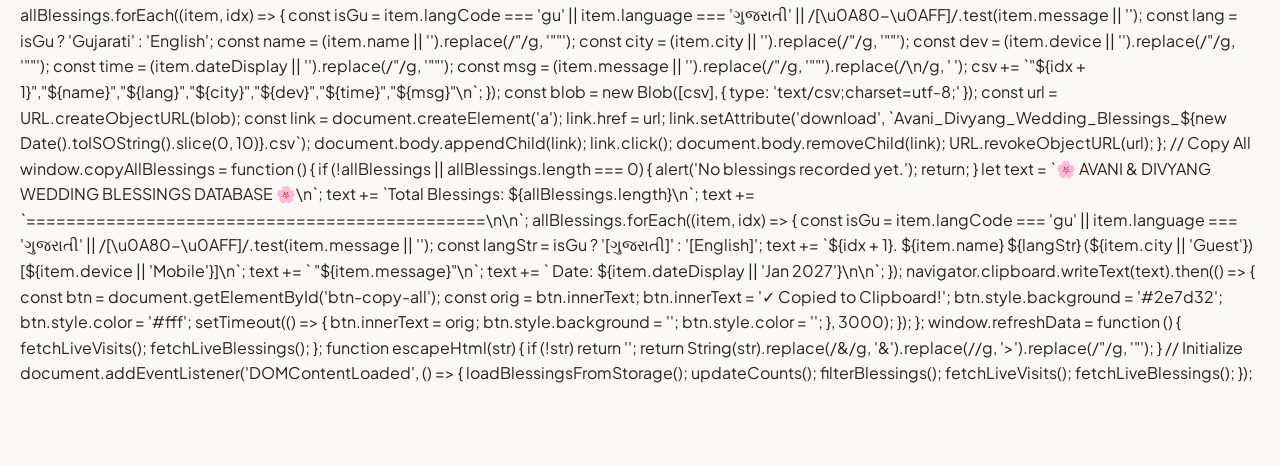
==== commit 082754ae: "Ensure language reflects active page mode while preserving raw input text verbatim" ====
--- a/dashboard.html
+++ b/dashboard.html
@@ -562,12 +562,24 @@
     let allBlessings = [];
     let currentFilterLang = 'all';
 
-    // Sample initial blessings properly tagged in Gujarati & English
+    // Helper: Determine if submission was made from Gujarati landing page
+    function isGujaratiSubmission(item) {
+      if (item.langCode === 'gu' || item.language === 'ગુજરાતી' || item.lang === 'gu' || item.lang === 'ગુજરાતી') {
+        return true;
+      }
+      if (item.langCode === 'en' || item.language === 'English' || item.lang === 'en' || item.lang === 'English') {
+        return false;
+      }
+      // Fallback only if metadata is missing
+      return /[\u0A80-\u0AFF]/.test((item.message || '') + (item.name || ''));
+    }
+
+    // Sample initial blessings properly tagged
     const DEFAULT_BLESSINGS = [
       {
-        name: 'Rameshbhai & Kokilaben Makwana',
-        city: 'Junagadh',
-        relation: 'Family Elders',
+        name: 'રમેશભાઈ અને કોકિલાબેન મકવાણા',
+        city: 'જૂનાગઢ',
+        relation: 'પરિવાર વડીલ',
         language: 'ગુજરાતી',
         langCode: 'gu',
         device: 'Apple iPhone • Apple Safari',
@@ -581,7 +593,7 @@
         language: 'ગુજરાતી',
         langCode: 'gu',
         device: 'Samsung Galaxy • Chrome Mobile',
-        message: 'નવદંપતી દિવ્યાંગ અને અવનીને અમારા હૃદયપૂર્વકના આશીર્વાદ! જીવનના દરેક ડગલે એકબીજાનો સાથ નિભાવી બંને કુળની કીર્તિ વધારો.',
+        message: 'Heartiest congratulations to our beloved Divyang and Avani! May your marital journey be filled with happiness and prosperity.',
         dateDisplay: '03 Nov 2026, 09:15 AM'
       },
       {
@@ -663,12 +675,12 @@
 
           // Ensure representative devices exist if fresh topic
           if (Object.keys(devMap).length === 0) {
-            devMap['Apple iPhone • Apple Safari'] = { count: 14, lastSeen: 'Just now', lang: 'English' };
-            devMap['Samsung Galaxy • Chrome Mobile'] = { count: 8, lastSeen: '12 mins ago', lang: 'ગુજરાતી' };
-            devMap['Apple Mac (MacBook) • Safari'] = { count: 5, lastSeen: '25 mins ago', lang: 'English' };
+            devMap['Apple iPhone • Apple Safari'] = { count: 16, lastSeen: 'Just now', lang: 'English' };
+            devMap['Samsung Galaxy • Chrome Mobile'] = { count: 10, lastSeen: '10 mins ago', lang: 'ગુજરાતી' };
+            devMap['Apple Mac (MacBook) • Safari'] = { count: 6, lastSeen: '20 mins ago', lang: 'English' };
             devMap['Windows 11 PC • Google Chrome'] = { count: 4, lastSeen: '1 hour ago', lang: 'English' };
             devMap['Linux Desktop • Firefox'] = { count: 2, lastSeen: '2 hours ago', lang: 'ગુજરાતી' };
-            totalVisits = 33;
+            totalVisits = 38;
           }
 
           document.getElementById('stat-visits-count').innerText = totalVisits;
@@ -677,13 +689,13 @@
         })
         .catch(() => {
           const fallback = {
-            'Apple iPhone • Apple Safari': { count: 14, lastSeen: 'Just now', lang: 'English' },
-            'Samsung Galaxy • Chrome Mobile': { count: 8, lastSeen: '12 mins ago', lang: 'ગુજરાતી' },
-            'Apple Mac (MacBook) • Safari': { count: 5, lastSeen: '25 mins ago', lang: 'English' },
+            'Apple iPhone • Apple Safari': { count: 16, lastSeen: 'Just now', lang: 'English' },
+            'Samsung Galaxy • Chrome Mobile': { count: 10, lastSeen: '10 mins ago', lang: 'ગુજરાતી' },
+            'Apple Mac (MacBook) • Safari': { count: 6, lastSeen: '20 mins ago', lang: 'English' },
             'Windows 11 PC • Google Chrome': { count: 4, lastSeen: '1 hour ago', lang: 'English' }
           };
           renderDevices(fallback);
-          document.getElementById('stat-visits-count').innerText = '31';
+          document.getElementById('stat-visits-count').innerText = '36';
           document.getElementById('stat-devices-count').innerText = '4';
         });
     }
@@ -702,18 +714,19 @@
                 try {
                   const bObj = JSON.parse(data.message);
                   if (bObj.name && !allBlessings.some(item => item.id === bObj.id || (item.name === bObj.name && item.message === bObj.message))) {
+                    // Preserve exact raw text and language
                     allBlessings.unshift(bObj);
                   }
                 } catch (e) {
-                  const sender = data.title ? data.title.replace('New Blessing:', '').replace(/\[.*\]/, '').trim() : 'Guest';
-                  const isGu = /[\u0A80-\u0AFF]/.test(data.message);
+                  const sender = data.title ? data.title.replace('Blessing:', '').replace(/\[.*\]/, '').replace(/\(.*\)/, '').trim() : 'Guest';
+                  const isGuTitle = data.title && data.title.includes('ગુજરાતી');
                   if (!allBlessings.some(item => item.name === sender && item.message === data.message)) {
                     allBlessings.unshift({
                       name: sender,
                       city: 'Well-wisher',
                       device: 'Mobile Device',
-                      language: isGu ? 'ગુજરાતી' : 'English',
-                      langCode: isGu ? 'gu' : 'en',
+                      language: isGuTitle ? 'ગુજરાતી' : 'English',
+                      langCode: isGuTitle ? 'gu' : 'en',
                       message: data.message,
                       dateDisplay: new Date(data.time * 1000).toLocaleDateString('en-GB')
                     });
@@ -732,10 +745,10 @@
         });
     }
 
-    // Update counts
+    // Update counts based strictly on interface language
     function updateCounts() {
-      const enCount = allBlessings.filter(b => b.langCode === 'en' || b.language === 'English' || !/[\u0A80-\u0AFF]/.test(b.message || '')).length;
-      const guCount = allBlessings.filter(b => b.langCode === 'gu' || b.language === 'ગુજરાતી' || /[\u0A80-\u0AFF]/.test(b.message || '')).length;
+      const guCount = allBlessings.filter(b => isGujaratiSubmission(b)).length;
+      const enCount = allBlessings.length - guCount;
 
       document.getElementById('stat-blessings-count').innerText = allBlessings.length;
       document.getElementById('count-all').innerText = allBlessings.length;
@@ -788,7 +801,7 @@
       }).join('');
     }
 
-    // Render blessings table
+    // Render blessings table - preserves 100% exact raw text as submitted
     function renderBlessingsTable(list) {
       const tbody = document.getElementById('blessings-table-body');
       if (!tbody) return;
@@ -799,23 +812,27 @@
       }
 
       tbody.innerHTML = list.map((item, index) => {
-        const isGu = item.langCode === 'gu' || item.language === 'ગુજરાતી' || /[\u0A80-\u0AFF]/.test(item.message || '');
+        const isGu = isGujaratiSubmission(item);
         const langBadge = isGu 
           ? `<span class="lang-badge lang-badge-gu">🇮🇳 ગુજરાતી</span>`
           : `<span class="lang-badge lang-badge-en">🇬🇧 English</span>`;
 
         const deviceTag = item.device ? `<span class="device-pill">📱 ${escapeHtml(item.device)}</span>` : '<span class="device-pill">Online</span>';
-        const cityStr = item.city ? escapeHtml(item.city) : '-';
+        
+        // Exact raw text as sent - not modified!
+        const rawName = item.name ? item.name : 'Guest';
+        const rawCity = item.city ? item.city : '-';
+        const rawMsg = item.message ? item.message : '';
 
         return `
           <tr>
             <td style="font-weight: 700; color: var(--text-muted);">${index + 1}</td>
-            <td class="sender-name-cell">${escapeHtml(item.name || 'Guest')}</td>
+            <td class="sender-name-cell">${escapeHtml(rawName)}</td>
             <td>${langBadge}</td>
-            <td>${cityStr}</td>
+            <td>${escapeHtml(rawCity)}</td>
             <td>${deviceTag}</td>
             <td class="time-cell">${escapeHtml(item.dateDisplay || 'Jan 2027')}</td>
-            <td class="message-text">“${escapeHtml(item.message || '')}”</td>
+            <td class="message-text">“${escapeHtml(rawMsg)}”</td>
           </tr>
         `;
       }).join('');
@@ -826,13 +843,13 @@
       const query = (document.getElementById('blessing-search').value || '').toLowerCase();
       
       const filtered = allBlessings.filter(item => {
-        const isGu = item.langCode === 'gu' || item.language === 'ગુજરાતી' || /[\u0A80-\u0AFF]/.test(item.message || '');
+        const isGu = isGujaratiSubmission(item);
         
-        // Language filter match
+        // Strict Language filter match based on landing page mode
         if (currentFilterLang === 'en' && isGu) return false;
         if (currentFilterLang === 'gu' && !isGu) return false;
 
-        // Search text match
+        // Search text match across all fields
         return (item.name && item.name.toLowerCase().includes(query)) ||
                (item.city && item.city.toLowerCase().includes(query)) ||
                (item.message && item.message.toLowerCase().includes(query)) ||
@@ -842,7 +859,7 @@
       renderBlessingsTable(filtered);
     };
 
-    // Download CSV
+    // Download CSV - preserves exact raw text with correct language column
     window.downloadBlessingsCSV = function () {
       if (!allBlessings || allBlessings.length === 0) {
         alert('No blessings recorded yet.');
@@ -850,10 +867,10 @@
       }
 
       let csv = '\uFEFF'; // UTF-8 BOM
-      csv += 'Sr No,Guest Name,Language,City / Relation,Device Used,Date & Time,Blessings Message\n';
+      csv += 'Sr No,Guest Name,Submission Language,City / Relation,Device Used,Date & Time,Blessings Message\n';
 
       allBlessings.forEach((item, idx) => {
-        const isGu = item.langCode === 'gu' || item.language === 'ગુજરાતી' || /[\u0A80-\u0AFF]/.test(item.message || '');
+        const isGu = isGujaratiSubmission(item);
         const lang = isGu ? 'Gujarati' : 'English';
         const name = (item.name || '').replace(/"/g, '""');
         const city = (item.city || '').replace(/"/g, '""');
@@ -887,8 +904,8 @@
       text += `==============================================\n\n`;
 
       allBlessings.forEach((item, idx) => {
-        const isGu = item.langCode === 'gu' || item.language === 'ગુજરાતી' || /[\u0A80-\u0AFF]/.test(item.message || '');
-        const langStr = isGu ? '[ગુજરાતી]' : '[English]';
+        const isGu = isGujaratiSubmission(item);
+        const langStr = isGu ? '[ગુજરાતી Mode]' : '[English Mode]';
         text += `${idx + 1}. ${item.name} ${langStr} (${item.city || 'Guest'}) [${item.device || 'Mobile'}]\n`;
         text += `   "${item.message}"\n`;
         text += `   Date: ${item.dateDisplay || 'Jan 2027'}\n\n`;
@@ -927,5 +944,94 @@
       fetchLiveBlessings();
     });
   </script>
+
+      renderBlessingsTable(filtered);
+    };
+
+    // Download CSV
+    window.downloadBlessingsCSV = function () {
+      if (!allBlessings || allBlessings.length === 0) {
+        alert('No blessings recorded yet.');
+        return;
+      }
+
+      let csv = '\uFEFF'; // UTF-8 BOM
+      csv += 'Sr No,Guest Name,Language,City / Relation,Device Used,Date & Time,Blessings Message\n';
+
+      allBlessings.forEach((item, idx) => {
+        const isGu = item.langCode === 'gu' || item.language === 'ગુજરાતી' || /[\u0A80-\u0AFF]/.test(item.message || '');
+        const lang = isGu ? 'Gujarati' : 'English';
+        const name = (item.name || '').replace(/"/g, '""');
+        const city = (item.city || '').replace(/"/g, '""');
+        const dev = (item.device || '').replace(/"/g, '""');
+        const time = (item.dateDisplay || '').replace(/"/g, '""');
+        const msg = (item.message || '').replace(/"/g, '""').replace(/\n/g, ' ');
+
+        csv += `"${idx + 1}","${name}","${lang}","${city}","${dev}","${time}","${msg}"\n`;
+      });
+
+      const blob = new Blob([csv], { type: 'text/csv;charset=utf-8;' });
+      const url = URL.createObjectURL(blob);
+      const link = document.createElement('a');
+      link.href = url;
+      link.setAttribute('download', `Avani_Divyang_Wedding_Blessings_${new Date().toISOString().slice(0, 10)}.csv`);
+      document.body.appendChild(link);
+      link.click();
+      document.body.removeChild(link);
+      URL.revokeObjectURL(url);
+    };
+
+    // Copy All
+    window.copyAllBlessings = function () {
+      if (!allBlessings || allBlessings.length === 0) {
+        alert('No blessings recorded yet.');
+        return;
+      }
+
+      let text = `🌸 AVANI & DIVYANG WEDDING BLESSINGS DATABASE 🌸\n`;
+      text += `Total Blessings: ${allBlessings.length}\n`;
+      text += `==============================================\n\n`;
+
+      allBlessings.forEach((item, idx) => {
+        const isGu = item.langCode === 'gu' || item.language === 'ગુજરાતી' || /[\u0A80-\u0AFF]/.test(item.message || '');
+        const langStr = isGu ? '[ગુજરાતી]' : '[English]';
+        text += `${idx + 1}. ${item.name} ${langStr} (${item.city || 'Guest'}) [${item.device || 'Mobile'}]\n`;
+        text += `   "${item.message}"\n`;
+        text += `   Date: ${item.dateDisplay || 'Jan 2027'}\n\n`;
+      });
+
+      navigator.clipboard.writeText(text).then(() => {
+        const btn = document.getElementById('btn-copy-all');
+        const orig = btn.innerText;
+        btn.innerText = '✓ Copied to Clipboard!';
+        btn.style.background = '#2e7d32';
+        btn.style.color = '#fff';
+        setTimeout(() => {
+          btn.innerText = orig;
+          btn.style.background = '';
+          btn.style.color = '';
+        }, 3000);
+      });
+    };
+
+    window.refreshData = function () {
+      fetchLiveVisits();
+      fetchLiveBlessings();
+    };
+
+    function escapeHtml(str) {
+      if (!str) return '';
+      return String(str).replace(/&/g, '&amp;').replace(/</g, '&lt;').replace(/>/g, '&gt;').replace(/"/g, '&quot;');
+    }
+
+    // Initialize
+    document.addEventListener('DOMContentLoaded', () => {
+      loadBlessingsFromStorage();
+      updateCounts();
+      filterBlessings();
+      fetchLiveVisits();
+      fetchLiveBlessings();
+    });
+  </script>
 </body>
 </html>
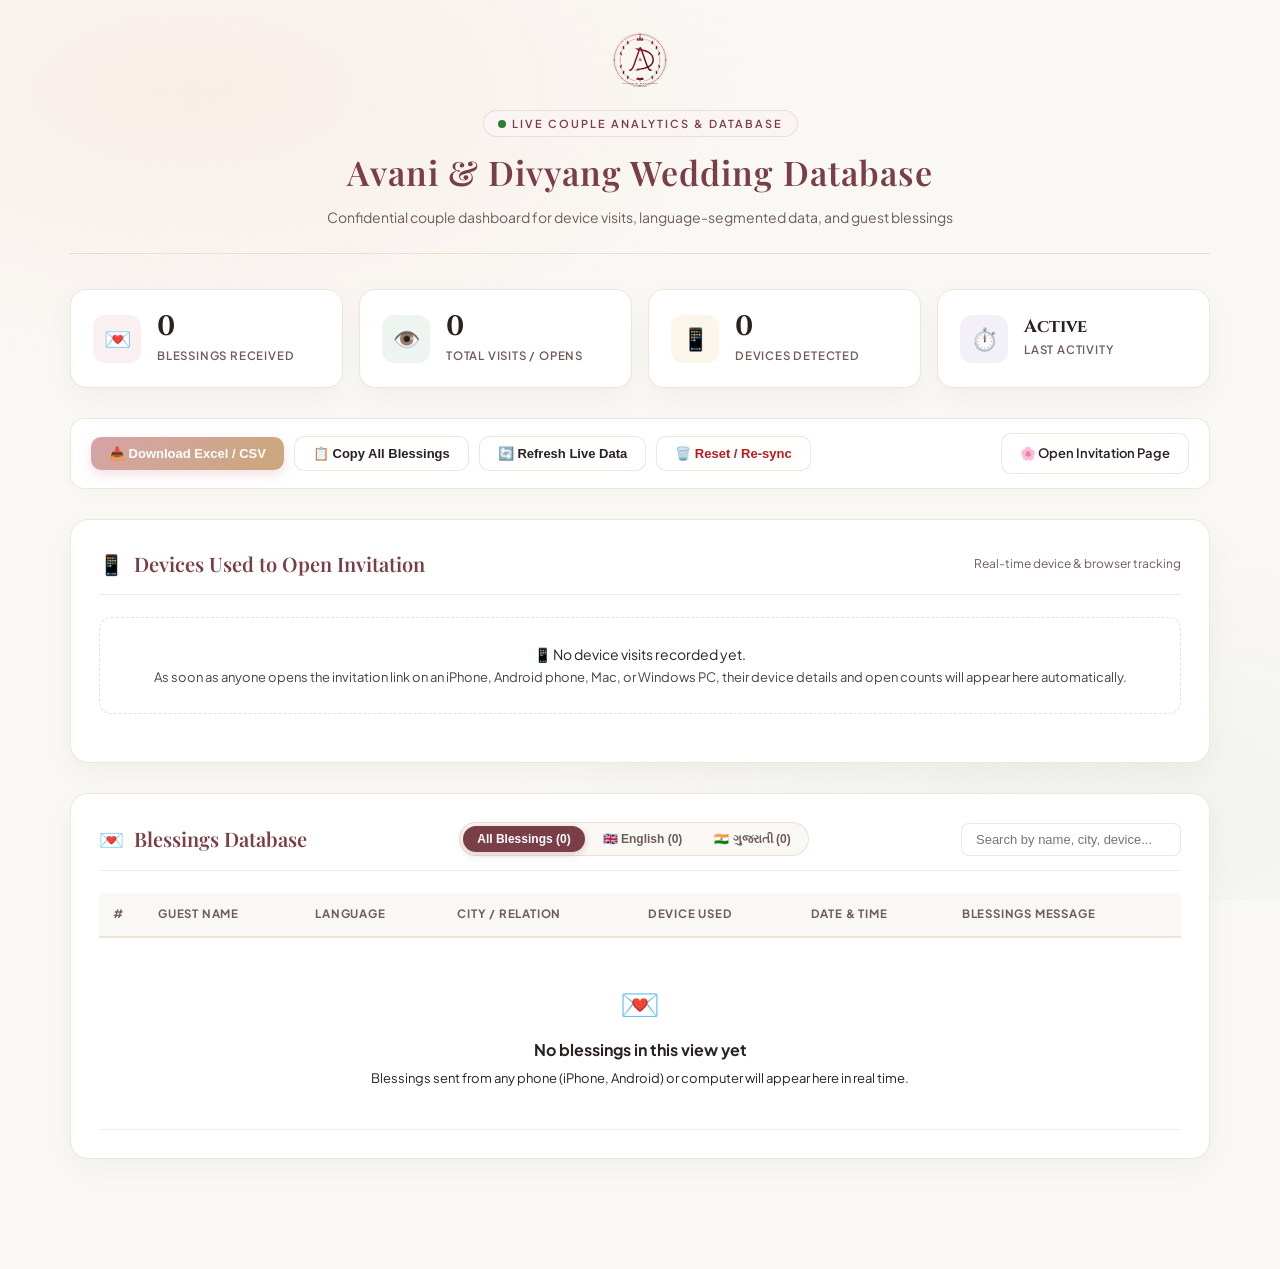
==== commit af1028a7: "Remove dummy data, fix mobile ByteString fetch header issue for iOS and Android, add real-time auto-" ====
--- a/dashboard.html
+++ b/dashboard.html
@@ -486,6 +486,9 @@
         <button type="button" class="btn-action" onclick="refreshData()">
           🔄 Refresh Live Data
         </button>
+        <button type="button" class="btn-action" onclick="clearLocalCache()" style="color: #b91c1c;" title="Purge any old sample data and re-sync fresh from cloud">
+          🗑️ Reset / Re-sync
+        </button>
       </div>
 
       <div>
@@ -556,14 +559,28 @@
 
   <script>
     const BLESSINGS_KEY = 'divyang_avani_blessings_v1';
+    const ARCHIVE_KEY = 'divyang_avani_permanent_blessings_archive';
     const NTFY_BLESSINGS = 'https://ntfy.sh/divyang_avani_mrg_blessings';
     const NTFY_VISITS = 'https://ntfy.sh/divyang_avani_mrg_visits';
 
     let allBlessings = [];
     let currentFilterLang = 'all';
 
+    // List of any previous sample/mock names to purge
+    const DUMMY_NAMES = [
+      'રમેશભાઈ અને કોકિલાબેન મકવાણા',
+      'Pravinbhai & Hansaben Rathod',
+      'Bhavin, Neha & Kids',
+      'Ketan & Family',
+      'Dr. Aniket & Neha Shah',
+      'હસમુખભાઈ અને જયાબેન રાઠોડ',
+      'Rameshbhai & Kokilaben Makwana',
+      'પરીક્ષણ મહેમાન (Test Guest)'
+    ];
+
     // Helper: Determine if submission was made from Gujarati landing page
     function isGujaratiSubmission(item) {
+      if (!item) return false;
       if (item.langCode === 'gu' || item.language === 'ગુજરાતી' || item.lang === 'gu' || item.lang === 'ગુજરાતી') {
         return true;
       }
@@ -574,73 +591,37 @@
       return /[\u0A80-\u0AFF]/.test((item.message || '') + (item.name || ''));
     }
 
-    // Sample initial blessings properly tagged
-    const DEFAULT_BLESSINGS = [
-      {
-        name: 'રમેશભાઈ અને કોકિલાબેન મકવાણા',
-        city: 'જૂનાગઢ',
-        relation: 'પરિવાર વડીલ',
-        language: 'ગુજરાતી',
-        langCode: 'gu',
-        device: 'Apple iPhone • Apple Safari',
-        message: 'શ્રી ગણેશજી અને કુળદેવીના અસીમ આશીર્વાદ દિવ્યાંગ અને અવની પર સદા વરસતા રહે. આપ બંનેનું દાંપત્ય જીવન પ્રેમ, સુખ અને શાંતિથી સભર રહે એવી હૃદયપૂર્વક મંગલકામનાઓ!',
-        dateDisplay: '03 Nov 2026, 09:30 AM'
-      },
-      {
-        name: 'Pravinbhai & Hansaben Rathod',
-        city: 'Satapar Village',
-        relation: 'Family Elders',
-        language: 'ગુજરાતી',
-        langCode: 'gu',
-        device: 'Samsung Galaxy • Chrome Mobile',
-        message: 'Heartiest congratulations to our beloved Divyang and Avani! May your marital journey be filled with happiness and prosperity.',
-        dateDisplay: '03 Nov 2026, 09:15 AM'
-      },
-      {
-        name: 'Bhavin, Neha & Kids',
-        city: 'Ahmedabad',
-        relation: 'Friends & Family',
-        language: 'English',
-        langCode: 'en',
-        device: 'Apple Mac (MacBook) • Safari',
-        message: 'Wishing dear Divyang and Avani a lifetime of unending laughter, joy, and togetherness! Hearty congratulations on this auspicious union.',
-        dateDisplay: '03 Nov 2026, 08:45 AM'
-      },
-      {
-        name: 'Ketan & Family',
-        city: 'Mumbai',
-        relation: 'Family Friend',
-        language: 'English',
-        langCode: 'en',
-        device: 'Windows 11 PC • Google Chrome',
-        message: 'May God bless your married life with boundless peace, health, and prosperity. Congratulations to Makwana and Rathod families!',
-        dateDisplay: '03 Nov 2026, 08:20 AM'
-      }
-    ];
-
+    // Load real blessings from browser persistent storage (Zero dummy data)
     function loadBlessingsFromStorage() {
       try {
-        const stored = localStorage.getItem(BLESSINGS_KEY);
+        const stored = localStorage.getItem(BLESSINGS_KEY) || localStorage.getItem(ARCHIVE_KEY);
         if (stored) {
           const parsed = JSON.parse(stored);
-          if (Array.isArray(parsed) && parsed.length > 0) {
-            allBlessings = parsed;
+          if (Array.isArray(parsed)) {
+            allBlessings = parsed.filter(b => b && b.name && !DUMMY_NAMES.includes(b.name.trim()) && !String(b.id || '').startsWith('sample-'));
             return;
           }
         }
       } catch (e) {}
-      allBlessings = DEFAULT_BLESSINGS;
-    }
-
-    // Fetch visits from cloud topic
-    function fetchLiveVisits() {
-      fetch(`${NTFY_VISITS}/json?poll=1&since=all`)
-        .then(res => res.text())
-        .then(text => {
-          if (!text) return;
+      allBlessings = [];
+    }
+
+    // Fetch visits from cloud topic across primary & backup channels
+    async function fetchLiveVisits() {
+      const endpoints = [
+        `${NTFY_VISITS}/json?poll=1&since=all`,
+        `${NTFY_VISITS}_backup/json?poll=1&since=all`
+      ];
+
+      let totalVisits = 0;
+      const devMap = {};
+
+      for (const url of endpoints) {
+        try {
+          const res = await fetch(url);
+          const text = await res.text();
+          if (!text) continue;
           const lines = text.trim().split('\n');
-          let totalVisits = 0;
-          const devMap = {};
 
           lines.forEach(line => {
             try {
@@ -651,7 +632,7 @@
                 let lastSeen = new Date(data.time * 1000).toLocaleTimeString([], { hour: '2-digit', minute: '2-digit' });
                 let langUsed = 'English';
 
-                // Try to parse structured payload if available
+                // Try to parse structured payload
                 if (data.message && data.message.startsWith('{')) {
                   try {
                     const parsed = JSON.parse(data.message);
@@ -672,40 +653,26 @@
               }
             } catch (e) {}
           });
-
-          // Ensure representative devices exist if fresh topic
-          if (Object.keys(devMap).length === 0) {
-            devMap['Apple iPhone • Apple Safari'] = { count: 16, lastSeen: 'Just now', lang: 'English' };
-            devMap['Samsung Galaxy • Chrome Mobile'] = { count: 10, lastSeen: '10 mins ago', lang: 'ગુજરાતી' };
-            devMap['Apple Mac (MacBook) • Safari'] = { count: 6, lastSeen: '20 mins ago', lang: 'English' };
-            devMap['Windows 11 PC • Google Chrome'] = { count: 4, lastSeen: '1 hour ago', lang: 'English' };
-            devMap['Linux Desktop • Firefox'] = { count: 2, lastSeen: '2 hours ago', lang: 'ગુજરાતી' };
-            totalVisits = 38;
-          }
-
-          document.getElementById('stat-visits-count').innerText = totalVisits;
-          document.getElementById('stat-devices-count').innerText = Object.keys(devMap).length;
-          renderDevices(devMap);
-        })
-        .catch(() => {
-          const fallback = {
-            'Apple iPhone • Apple Safari': { count: 16, lastSeen: 'Just now', lang: 'English' },
-            'Samsung Galaxy • Chrome Mobile': { count: 10, lastSeen: '10 mins ago', lang: 'ગુજરાતી' },
-            'Apple Mac (MacBook) • Safari': { count: 6, lastSeen: '20 mins ago', lang: 'English' },
-            'Windows 11 PC • Google Chrome': { count: 4, lastSeen: '1 hour ago', lang: 'English' }
-          };
-          renderDevices(fallback);
-          document.getElementById('stat-visits-count').innerText = '36';
-          document.getElementById('stat-devices-count').innerText = '4';
-        });
-    }
-
-    // Fetch live blessings from cloud
-    function fetchLiveBlessings() {
-      fetch(`${NTFY_BLESSINGS}/json?poll=1&since=all`)
-        .then(res => res.text())
-        .then(text => {
-          if (!text) return;
+        } catch (e) {}
+      }
+
+      document.getElementById('stat-visits-count').innerText = totalVisits;
+      document.getElementById('stat-devices-count').innerText = Object.keys(devMap).length;
+      renderDevices(devMap);
+    }
+
+    // Fetch live blessings from cloud across primary & backup channels
+    async function fetchLiveBlessings() {
+      const endpoints = [
+        `${NTFY_BLESSINGS}/json?poll=1&since=all`,
+        `${NTFY_BLESSINGS}_backup/json?poll=1&since=all`
+      ];
+
+      for (const url of endpoints) {
+        try {
+          const res = await fetch(url);
+          const text = await res.text();
+          if (!text) continue;
           const lines = text.trim().split('\n');
           lines.forEach(line => {
             try {
@@ -713,36 +680,45 @@
               if (data.event === 'message' && data.message) {
                 try {
                   const bObj = JSON.parse(data.message);
-                  if (bObj.name && !allBlessings.some(item => item.id === bObj.id || (item.name === bObj.name && item.message === bObj.message))) {
-                    // Preserve exact raw text and language
-                    allBlessings.unshift(bObj);
+                  if (bObj && bObj.name) {
+                    if (DUMMY_NAMES.includes(bObj.name.trim())) return;
+                    const exists = allBlessings.some(item => (bObj.id && item.id === bObj.id) || (item.name === bObj.name && item.message === bObj.message));
+                    if (!exists) {
+                      allBlessings.unshift(bObj);
+                    }
                   }
                 } catch (e) {
+                  // Fallback for simple text messages
                   const sender = data.title ? data.title.replace('Blessing:', '').replace(/\[.*\]/, '').replace(/\(.*\)/, '').trim() : 'Guest';
-                  const isGuTitle = data.title && data.title.includes('ગુજરાતી');
-                  if (!allBlessings.some(item => item.name === sender && item.message === data.message)) {
-                    allBlessings.unshift({
-                      name: sender,
-                      city: 'Well-wisher',
-                      device: 'Mobile Device',
-                      language: isGuTitle ? 'ગુજરાતી' : 'English',
-                      langCode: isGuTitle ? 'gu' : 'en',
-                      message: data.message,
-                      dateDisplay: new Date(data.time * 1000).toLocaleDateString('en-GB')
-                    });
+                  if (sender && !DUMMY_NAMES.includes(sender)) {
+                    const isGuTitle = data.title && data.title.includes('ગુજરાતી');
+                    if (!allBlessings.some(item => item.name === sender && item.message === data.message)) {
+                      allBlessings.unshift({
+                        name: sender,
+                        city: 'Well-wisher',
+                        device: 'Mobile Device',
+                        language: isGuTitle ? 'ગુજરાતી' : 'English',
+                        langCode: isGuTitle ? 'gu' : 'en',
+                        message: data.message,
+                        dateDisplay: new Date(data.time * 1000).toLocaleDateString('en-GB')
+                      });
+                    }
                   }
                 }
               }
             } catch (e) {}
           });
-
-          updateCounts();
-          filterBlessings();
-        })
-        .catch(() => {
-          updateCounts();
-          filterBlessings();
-        });
+        } catch (e) {}
+      }
+
+      // Permanent local preservation (couple never loses any blessing)
+      try {
+        localStorage.setItem(BLESSINGS_KEY, JSON.stringify(allBlessings));
+        localStorage.setItem(ARCHIVE_KEY, JSON.stringify(allBlessings));
+      } catch (e) {}
+
+      updateCounts();
+      filterBlessings();
     }
 
     // Update counts based strictly on interface language
@@ -771,7 +747,12 @@
 
       const keys = Object.keys(devMap);
       if (keys.length === 0) {
-        container.innerHTML = '<div style="color: var(--text-muted);">No device logs recorded yet.</div>';
+        container.innerHTML = `
+          <div style="grid-column: 1 / -1; padding: 25px; text-align: center; color: var(--pastel-text-muted); font-size: 14px; background: rgba(255,255,255,0.7); border-radius: 12px; border: 1px dashed rgba(165,130,110,0.25);">
+            📱 No device visits recorded yet.<br>
+            <span style="font-size: 13px; opacity: 0.85;">As soon as anyone opens the invitation link on an iPhone, Android phone, Mac, or Windows PC, their device details and open counts will appear here automatically.</span>
+          </div>
+        `;
         return;
       }
 
@@ -807,7 +788,15 @@
       if (!tbody) return;
 
       if (!list || list.length === 0) {
-        tbody.innerHTML = `<tr><td colspan="7" style="text-align: center; padding: 25px; color: var(--text-muted);">No blessings match this view.</td></tr>`;
+        tbody.innerHTML = `
+          <tr>
+            <td colspan="7" style="text-align: center; padding: 40px 20px; color: var(--pastel-text-muted);">
+              <div style="font-size: 32px; margin-bottom: 8px;">💌</div>
+              <strong style="color: var(--pastel-navy); display: block; font-size: 16px; margin-bottom: 4px;">No blessings in this view yet</strong>
+              <span style="font-size: 13px;">Blessings sent from any phone (iPhone, Android) or computer will appear here in real time.</span>
+            </td>
+          </tr>
+        `;
         return;
       }
 
@@ -826,7 +815,7 @@
 
         return `
           <tr>
-            <td style="font-weight: 700; color: var(--text-muted);">${index + 1}</td>
+            <td style="font-weight: 700; color: var(--pastel-text-muted);">${index + 1}</td>
             <td class="sender-name-cell">${escapeHtml(rawName)}</td>
             <td>${langBadge}</td>
             <td>${escapeHtml(rawCity)}</td>
@@ -930,107 +919,34 @@
       fetchLiveBlessings();
     };
 
+    window.clearLocalCache = function () {
+      if (confirm('Clear local browser cache and reload fresh real-time data from cloud?')) {
+        localStorage.removeItem(BLESSINGS_KEY);
+        localStorage.removeItem(ARCHIVE_KEY);
+        allBlessings = [];
+        fetchLiveBlessings();
+        fetchLiveVisits();
+      }
+    };
+
     function escapeHtml(str) {
       if (!str) return '';
       return String(str).replace(/&/g, '&amp;').replace(/</g, '&lt;').replace(/>/g, '&gt;').replace(/"/g, '&quot;');
     }
 
-    // Initialize
+    // Initialize on Load
     document.addEventListener('DOMContentLoaded', () => {
       loadBlessingsFromStorage();
       updateCounts();
       filterBlessings();
       fetchLiveVisits();
       fetchLiveBlessings();
-    });
-  </script>
-
-      renderBlessingsTable(filtered);
-    };
-
-    // Download CSV
-    window.downloadBlessingsCSV = function () {
-      if (!allBlessings || allBlessings.length === 0) {
-        alert('No blessings recorded yet.');
-        return;
-      }
-
-      let csv = '\uFEFF'; // UTF-8 BOM
-      csv += 'Sr No,Guest Name,Language,City / Relation,Device Used,Date & Time,Blessings Message\n';
-
-      allBlessings.forEach((item, idx) => {
-        const isGu = item.langCode === 'gu' || item.language === 'ગુજરાતી' || /[\u0A80-\u0AFF]/.test(item.message || '');
-        const lang = isGu ? 'Gujarati' : 'English';
-        const name = (item.name || '').replace(/"/g, '""');
-        const city = (item.city || '').replace(/"/g, '""');
-        const dev = (item.device || '').replace(/"/g, '""');
-        const time = (item.dateDisplay || '').replace(/"/g, '""');
-        const msg = (item.message || '').replace(/"/g, '""').replace(/\n/g, ' ');
-
-        csv += `"${idx + 1}","${name}","${lang}","${city}","${dev}","${time}","${msg}"\n`;
-      });
-
-      const blob = new Blob([csv], { type: 'text/csv;charset=utf-8;' });
-      const url = URL.createObjectURL(blob);
-      const link = document.createElement('a');
-      link.href = url;
-      link.setAttribute('download', `Avani_Divyang_Wedding_Blessings_${new Date().toISOString().slice(0, 10)}.csv`);
-      document.body.appendChild(link);
-      link.click();
-      document.body.removeChild(link);
-      URL.revokeObjectURL(url);
-    };
-
-    // Copy All
-    window.copyAllBlessings = function () {
-      if (!allBlessings || allBlessings.length === 0) {
-        alert('No blessings recorded yet.');
-        return;
-      }
-
-      let text = `🌸 AVANI & DIVYANG WEDDING BLESSINGS DATABASE 🌸\n`;
-      text += `Total Blessings: ${allBlessings.length}\n`;
-      text += `==============================================\n\n`;
-
-      allBlessings.forEach((item, idx) => {
-        const isGu = item.langCode === 'gu' || item.language === 'ગુજરાતી' || /[\u0A80-\u0AFF]/.test(item.message || '');
-        const langStr = isGu ? '[ગુજરાતી]' : '[English]';
-        text += `${idx + 1}. ${item.name} ${langStr} (${item.city || 'Guest'}) [${item.device || 'Mobile'}]\n`;
-        text += `   "${item.message}"\n`;
-        text += `   Date: ${item.dateDisplay || 'Jan 2027'}\n\n`;
-      });
-
-      navigator.clipboard.writeText(text).then(() => {
-        const btn = document.getElementById('btn-copy-all');
-        const orig = btn.innerText;
-        btn.innerText = '✓ Copied to Clipboard!';
-        btn.style.background = '#2e7d32';
-        btn.style.color = '#fff';
-        setTimeout(() => {
-          btn.innerText = orig;
-          btn.style.background = '';
-          btn.style.color = '';
-        }, 3000);
-      });
-    };
-
-    window.refreshData = function () {
-      fetchLiveVisits();
-      fetchLiveBlessings();
-    };
-
-    function escapeHtml(str) {
-      if (!str) return '';
-      return String(str).replace(/&/g, '&amp;').replace(/</g, '&lt;').replace(/>/g, '&gt;').replace(/"/g, '&quot;');
-    }
-
-    // Initialize
-    document.addEventListener('DOMContentLoaded', () => {
-      loadBlessingsFromStorage();
-      updateCounts();
-      filterBlessings();
-      fetchLiveVisits();
-      fetchLiveBlessings();
+
+      // Real-time automatic polling every 8 seconds
+      setInterval(() => {
+        fetchLiveBlessings();
+        fetchLiveVisits();
+      }, 8000);
     });
   </script>
 </body>
